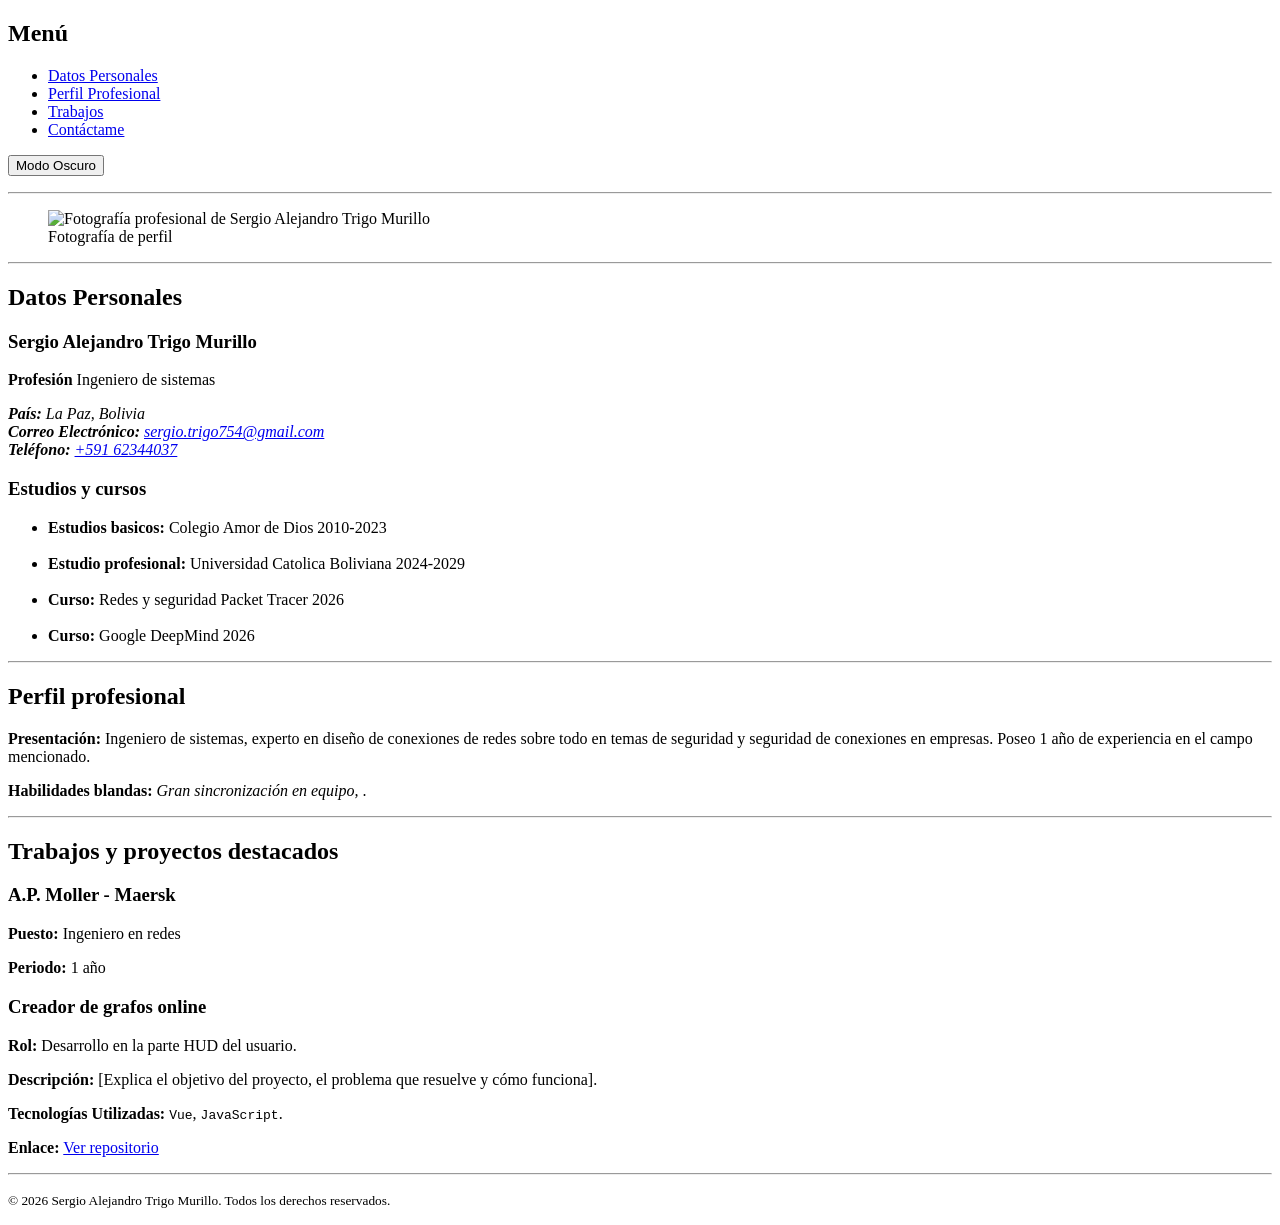
==== index.html @ a9c96987 "Add files via upload" ====
<!DOCTYPE html>
<html lang="es">

<head>
    <meta charset="UTF-8">
    <meta name="viewport" content="width=device-width, initial-scale=1.0">
    <meta name="description" content="Hoja de vida personal y portafolio profesional en HTML5 nativo.">
    <title>Examen - Hoja de Vida</title>
</head>

<body>

    <aside aria-label="Menú">
        <nav aria-label="Navegación principal">
            <h2>Menú</h2>
            <ul>
                <li><a href="#datos-personales">Datos Personales</a></li>
                <li><a href="#perfil-profesional">Perfil Profesional</a></li>
                <li><a href="#trabajos">Trabajos</a></li>
                <li><a href="contacto.html">Contáctame</a></li>
            </ul>
        </nav>

        <p>
            <button type="button" id="btn-modo-oscuro" aria-label="Alternar entre modo claro y modo oscuro" aria-pressed="false">
                Modo Oscuro
            </button>
        </p>
    </aside>

    <hr>

    <header role="banner">
        <figure>
            <img src="image/Foto.jpeg" alt="Fotografía profesional de Sergio Alejandro Trigo Murillo" width="180" height="180" loading="eager">
            <figcaption>Fotografía de perfil</figcaption>
        </figure>
    </header>

    <hr>

    <main id="main-content" role="main">

        <section id="datos-personales" aria-labelledby="datos-heading">
            <h2 id="datos-heading">Datos Personales</h2>
            <article>
                <h3>Sergio Alejandro Trigo Murillo</h3>
                <p><strong>Profesión</strong> Ingeniero de sistemas</p>
                <address>
                    <strong>País:</strong> La Paz, Bolivia<br>
                    <strong>Correo Electrónico:</strong> <a href="correo">sergio.trigo754@gmail.com</a><br>
                    <strong>Teléfono:</strong> <a href="telefono">+591 62344037</a>
                </address>
                
                <div>
                    <h1 id="info-estudios">Estudios y cursos</h1>
                    <nav>
                        <ul>
                            <li><strong>Estudios basicos:</strong> Colegio Amor de Dios 2010-2023</li><br>
                            <li><strong>Estudio profesional:</strong> Universidad Catolica Boliviana 2024-2029</li><br>
                            <li><strong>Curso:</strong> Redes y seguridad Packet Tracer 2026</li><br>
                            <li><strong>Curso:</strong> Google DeepMind 2026</li>
                        </ul>
                    </nav>

                </div>
            </article>
        </section>

        <hr>

        
        <section id="perfil-profesional" aria-labelledby="perfil-heading">
            <h2 id="perfil-heading">Perfil profesional</h2>
            <article>
                <p>
                    <strong>Presentación:</strong> 
                    Ingeniero de sistemas, experto en diseño de conexiones de redes sobre todo en temas de seguridad y seguridad de conexiones en empresas.
                    Poseo 1 año de experiencia en el campo mencionado.
                </p>
                <p>
                    <strong>Habilidades blandas:</strong> 
                    <em>Gran sincronización en equipo, </em>.
                </p>

            </article>
        </section>

        <hr>

        <section id="trabajos" aria-labelledby="trabajos-heading">
            <h2 id="trabajos-heading">Trabajos y proyectos destacados</h2>
            <article>
                <h3>A.P. Moller - Maersk</h3>
                <p><strong>Puesto:</strong> Ingeniero en redes</p>
                <p><strong>Periodo:</strong> 1 año</p>
            </article>

            <article>
                <h3>Creador de grafos online</h3>
                <p><strong>Rol:</strong> Desarrollo en la parte HUD del usuario.</p>
                <p><strong>Descripción:</strong> [Explica el objetivo del proyecto, el problema que resuelve y cómo funciona].</p>
                <p><strong>Tecnologías Utilizadas:</strong> <code>Vue</code>, <code>JavaScript</code>.</p>
                <p>
                    <strong>Enlace:</strong> 
                    <a href="https://github.com/Agares21/Proyecto-algoritmos" target="_blank" rel="noopener noreferrer">Ver repositorio</a>
                </p>
            </article>

        </section>

    </main>

    <hr>

    <footer role="contentinfo">
        <p><small>&copy; 2026 Sergio Alejandro Trigo Murillo. Todos los derechos reservados.</small></p>
    </footer>

</body>

</html>
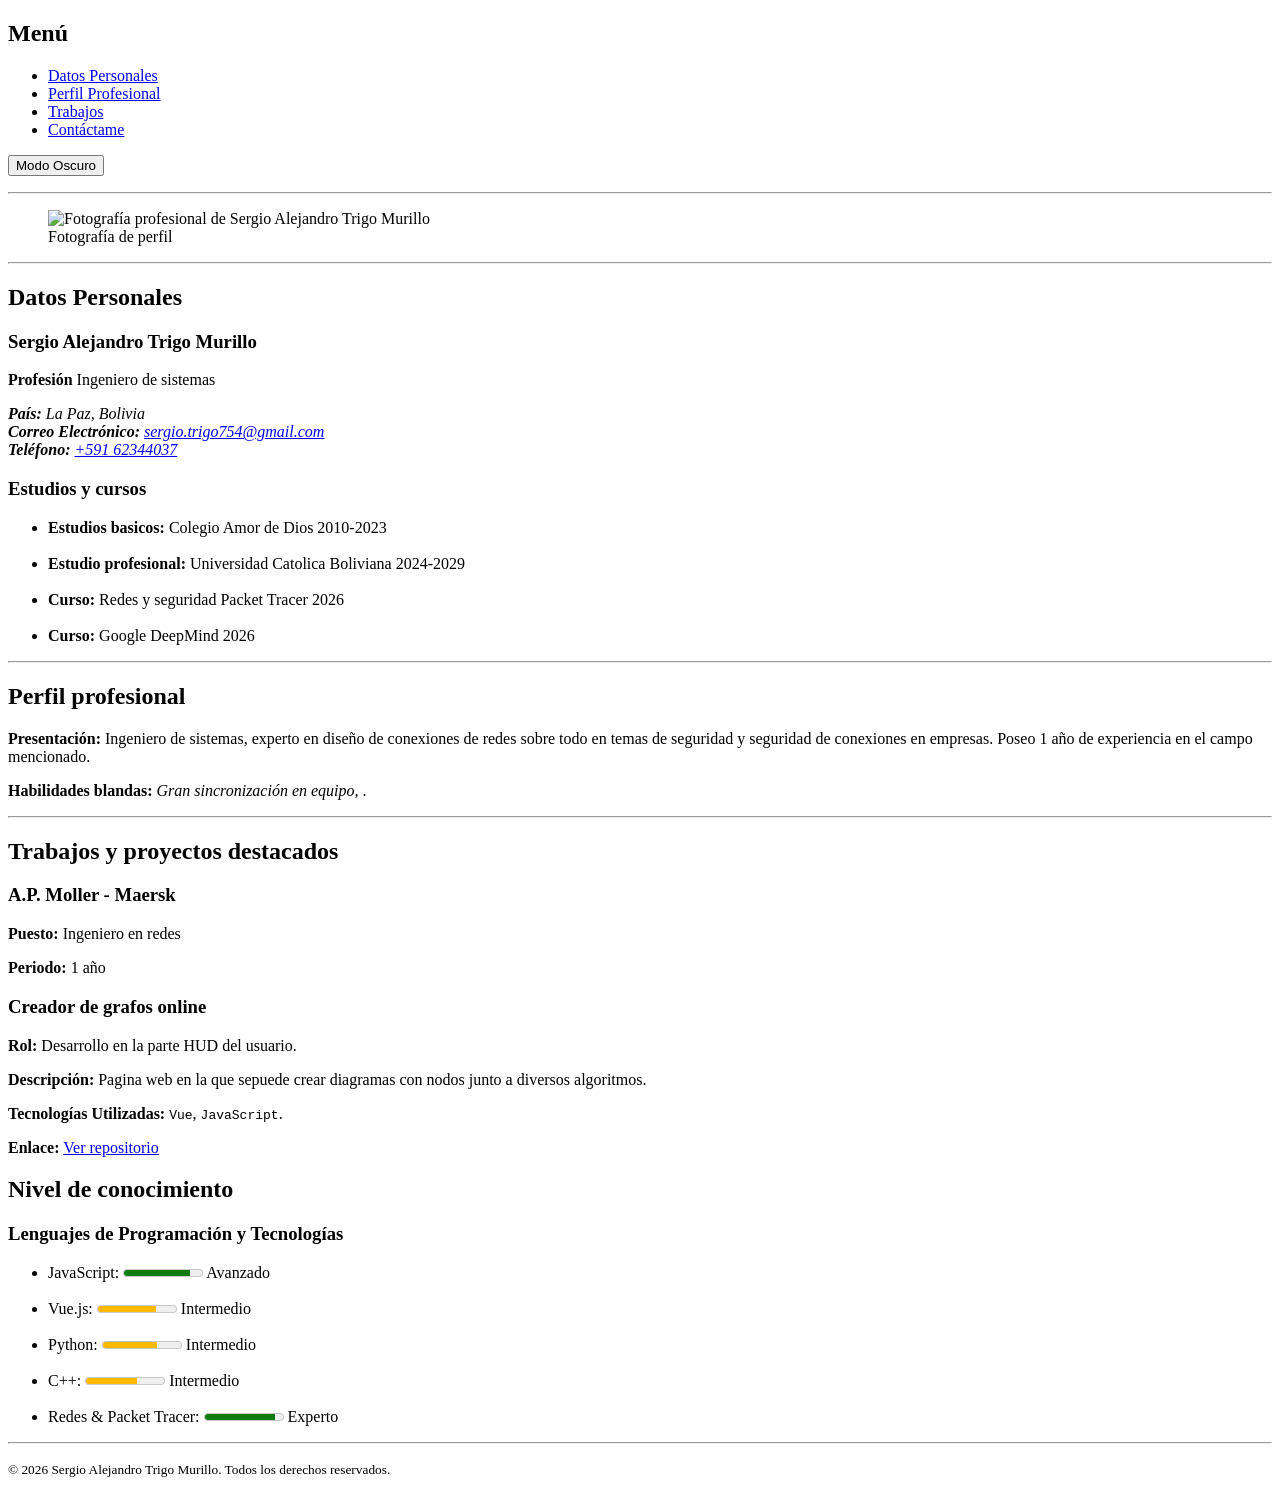
==== commit 4e6b1193: "Add files via upload" ====
--- a/index.html
+++ b/index.html
@@ -99,7 +99,7 @@
             <article>
                 <h3>Creador de grafos online</h3>
                 <p><strong>Rol:</strong> Desarrollo en la parte HUD del usuario.</p>
-                <p><strong>Descripción:</strong> [Explica el objetivo del proyecto, el problema que resuelve y cómo funciona].</p>
+                <p><strong>Descripción:</strong> Pagina web en la que sepuede crear diagramas con nodos junto a diversos algoritmos.</p>
                 <p><strong>Tecnologías Utilizadas:</strong> <code>Vue</code>, <code>JavaScript</code>.</p>
                 <p>
                     <strong>Enlace:</strong> 
@@ -109,6 +109,44 @@
 
         </section>
 
+        <section id="habilidades" aria-labelledby="habilidades-heading">
+            <h2 id="habilidades-heading">Nivel de conocimiento</h2>
+
+            <article>
+                <h3>Lenguajes de Programación y Tecnologías</h3>
+                <ul>
+                    <li>
+                        <label for="meter-js">JavaScript:</label>
+                        <meter id="meter-js" min="0" max="100" value="85" low="40" high="80" optimum="90" aria-label="Nivel de dominio en JavaScript">85%</meter>
+                        <span>Avanzado</span>
+                    </li>
+                    <br>
+                    <li>
+                        <label for="meter-vue">Vue.js:</label>
+                        <meter id="meter-vue" min="0" max="100" value="75" low="40" high="80" optimum="90" aria-label="Nivel de dominio en Vue.js">75%</meter>
+                        <span>Intermedio</span>
+                    </li>
+                    <br>
+                    <li>
+                        <label for="meter-python">Python:</label>
+                        <meter id="meter-python" min="0" max="100" value="70" low="40" high="80" optimum="90" aria-label="Nivel de dominio en Python">70%</meter>
+                        <span>Intermedio</span>
+                    </li>
+                    <br>
+                    <li>
+                        <label for="meter-cplus">C++:</label>
+                        <meter id="meter-cplus" min="0" max="100" value="65" low="40" high="80" optimum="90" aria-label="Nivel de dominio en C++">65%</meter>
+                        <span>Intermedio</span>
+                    </li>
+                    <br>
+                    <li>
+                        <label for="meter-redes">Redes & Packet Tracer:</label>
+                        <meter id="meter-redes" min="0" max="100" value="90" low="40" high="80" optimum="90" aria-label="Nivel de dominio en Redes y Packet Tracer">90%</meter>
+                        <span>Experto</span>
+                    </li>
+                </ul>
+            </article>
+        </section>
     </main>
 
     <hr>
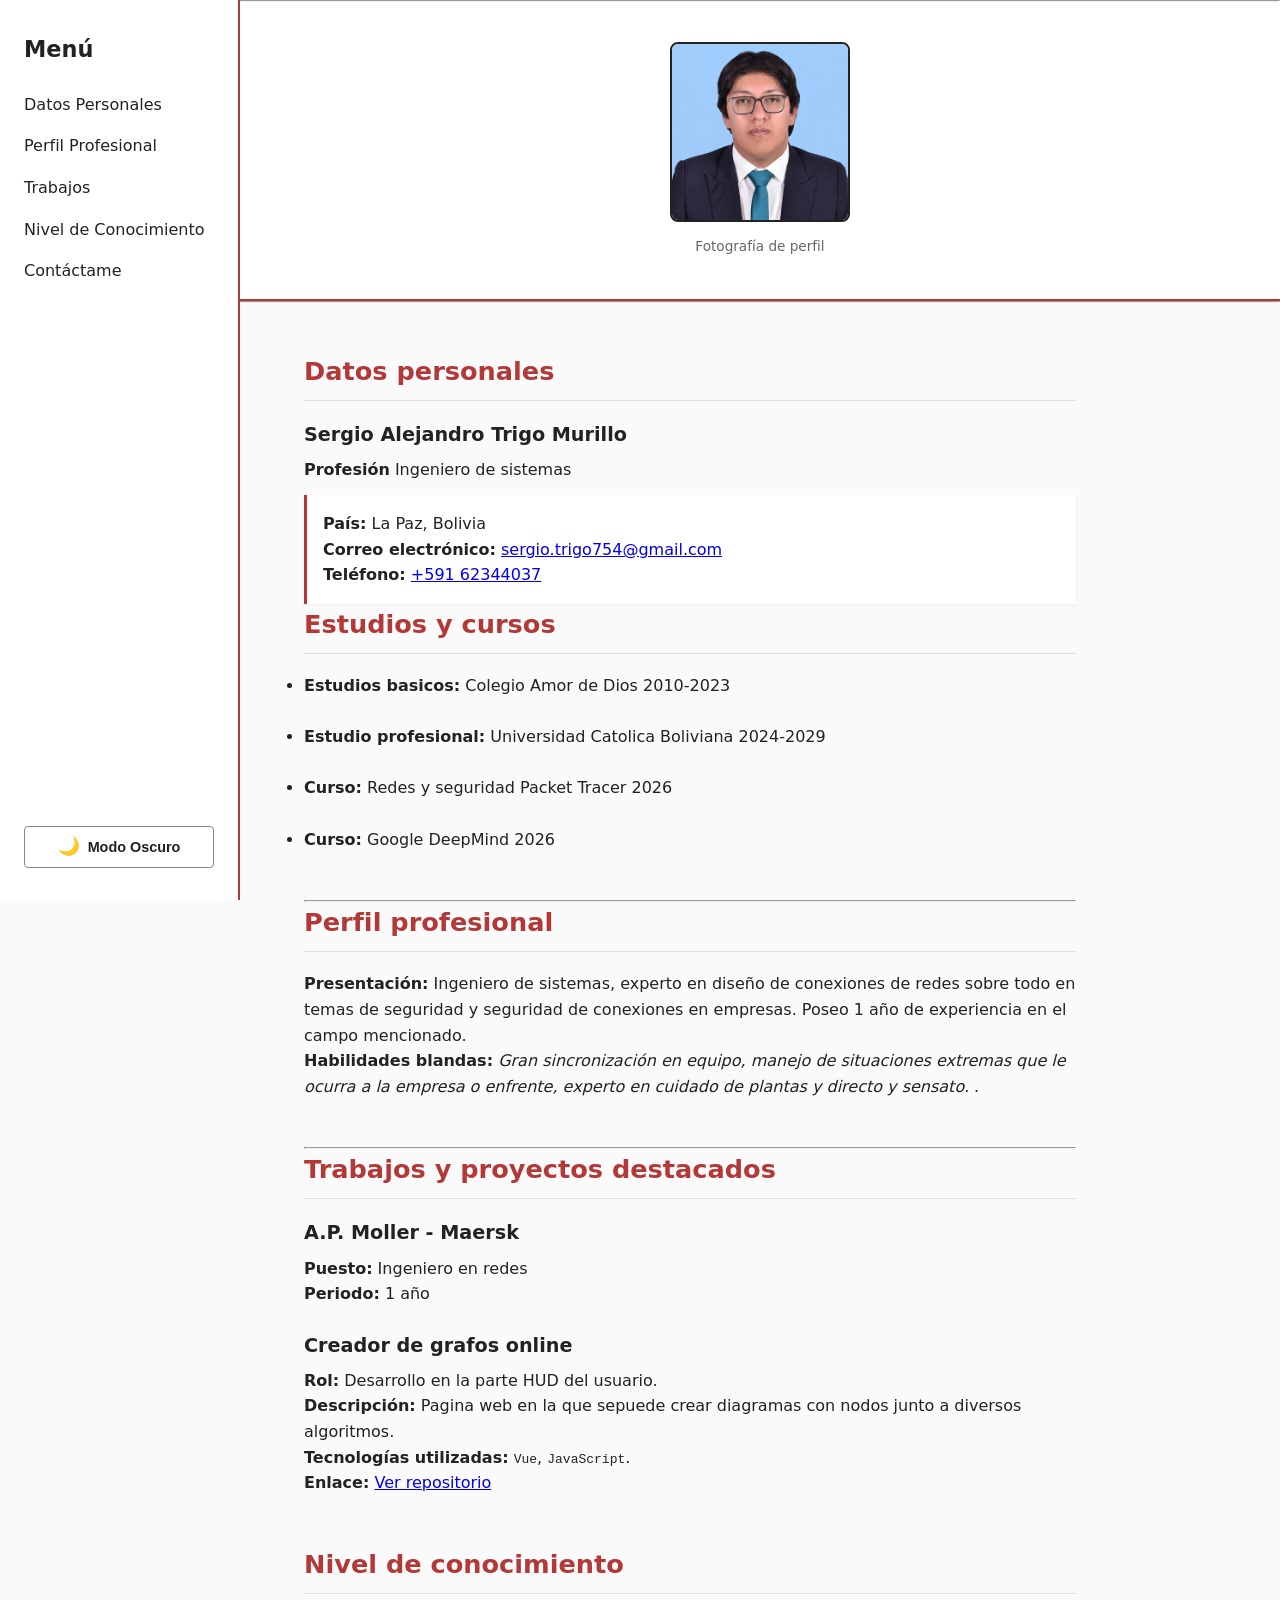
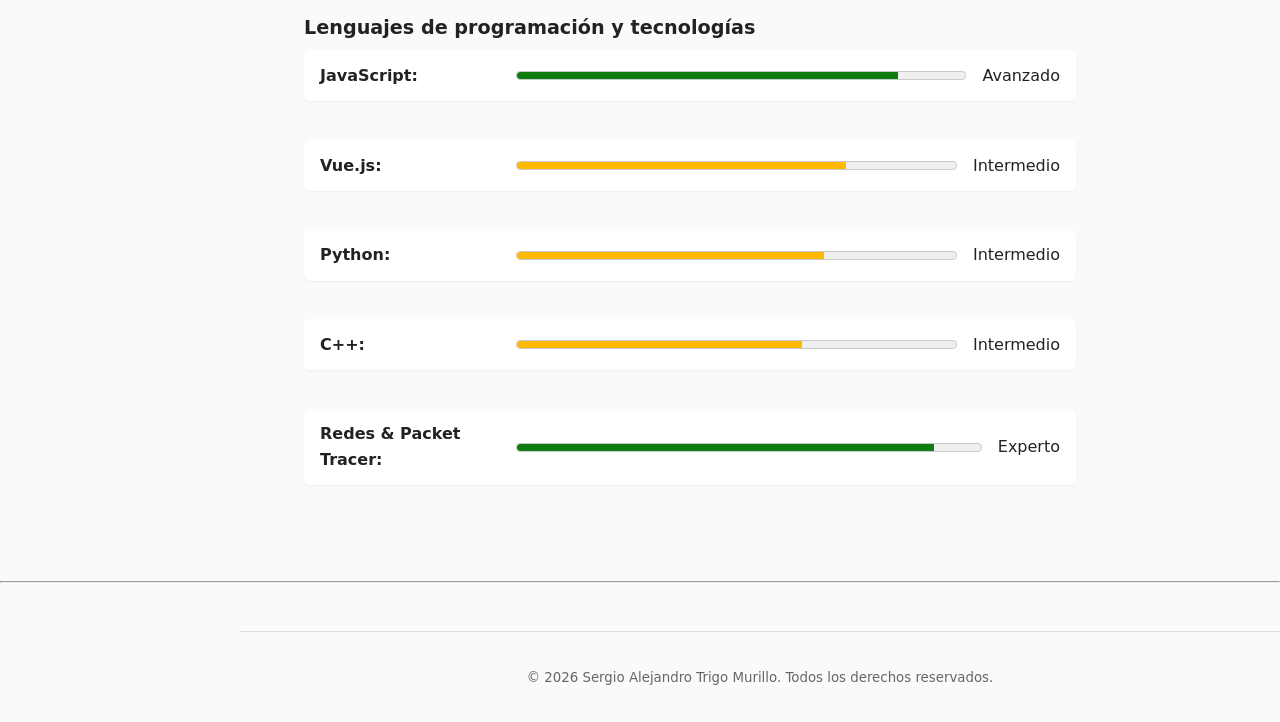
==== commit 489fe678: "Correcion de archivos" ====
--- a/index.html
+++ b/index.html
@@ -4,35 +4,40 @@
 <head>
     <meta charset="UTF-8">
     <meta name="viewport" content="width=device-width, initial-scale=1.0">
-    <meta name="description" content="Hoja de vida personal y portafolio profesional en HTML5 nativo.">
-    <title>Examen - Hoja de Vida</title>
+    <title>Examen - Hoja de vida</title>
+    <link rel="stylesheet" href="css/styles.css">
 </head>
 
 <body>
 
     <aside aria-label="Menú">
+    <input type="checkbox" id="menu-toggle" aria-label="Abrir menú de navegación">
+    <label for="menu-toggle" class="menu-btn" aria-hidden="true">&#9776; Menú</label>
+
+    <div class="sidebar-content">
         <nav aria-label="Navegación principal">
             <h2>Menú</h2>
             <ul>
                 <li><a href="#datos-personales">Datos Personales</a></li>
                 <li><a href="#perfil-profesional">Perfil Profesional</a></li>
                 <li><a href="#trabajos">Trabajos</a></li>
+                <li><a href="#habilidades">Nivel de Conocimiento</a></li>
                 <li><a href="contacto.html">Contáctame</a></li>
             </ul>
         </nav>
-
         <p>
-            <button type="button" id="btn-modo-oscuro" aria-label="Alternar entre modo claro y modo oscuro" aria-pressed="false">
-                Modo Oscuro
+            <button type="button" id="btn-modo-oscuro" class="theme-toggle-btn" aria-label="Alternar entre modo claro y modo oscuro" aria-pressed="false">
+                <span class="theme-icon">&#127769;</span> Modo Oscuro
             </button>
         </p>
-    </aside>
+    </div>
+</aside>
 
     <hr>
 
     <header role="banner">
         <figure>
-            <img src="image/Foto.jpeg" alt="Fotografía profesional de Sergio Alejandro Trigo Murillo" width="180" height="180" loading="eager">
+            <img src="assets/image/Foto.jpeg" alt="Fotografía profesional de Sergio Alejandro Trigo Murillo" width="180" height="180" loading="eager">
             <figcaption>Fotografía de perfil</figcaption>
         </figure>
     </header>
@@ -42,18 +47,18 @@
     <main id="main-content" role="main">
 
         <section id="datos-personales" aria-labelledby="datos-heading">
-            <h2 id="datos-heading">Datos Personales</h2>
+            <h2 id="datos-heading">Datos personales</h2>
             <article>
                 <h3>Sergio Alejandro Trigo Murillo</h3>
                 <p><strong>Profesión</strong> Ingeniero de sistemas</p>
                 <address>
-                    <strong>País:</strong> La Paz, Bolivia<br>
-                    <strong>Correo Electrónico:</strong> <a href="correo">sergio.trigo754@gmail.com</a><br>
-                    <strong>Teléfono:</strong> <a href="telefono">+591 62344037</a>
-                </address>
+                        <strong>País:</strong> La Paz, Bolivia<br>
+                        <strong>Correo electrónico:</strong> <a href="mailto:sergio.trigo754@gmail.com">sergio.trigo754@gmail.com</a><br>
+                        <strong>Teléfono:</strong> <a href="tel:+59162344037">+591 62344037</a>
+                    </address>
                 
                 <div>
-                    <h1 id="info-estudios">Estudios y cursos</h1>
+                    <h2 id="info-estudios">Estudios y cursos</h2>
                     <nav>
                         <ul>
                             <li><strong>Estudios basicos:</strong> Colegio Amor de Dios 2010-2023</li><br>
@@ -80,7 +85,7 @@
                 </p>
                 <p>
                     <strong>Habilidades blandas:</strong> 
-                    <em>Gran sincronización en equipo, </em>.
+                    <em>Gran sincronización en equipo, manejo de situaciones extremas que le ocurra a la empresa o enfrente, experto en cuidado de plantas y directo y sensato. </em>.
                 </p>
 
             </article>
@@ -100,7 +105,7 @@
                 <h3>Creador de grafos online</h3>
                 <p><strong>Rol:</strong> Desarrollo en la parte HUD del usuario.</p>
                 <p><strong>Descripción:</strong> Pagina web en la que sepuede crear diagramas con nodos junto a diversos algoritmos.</p>
-                <p><strong>Tecnologías Utilizadas:</strong> <code>Vue</code>, <code>JavaScript</code>.</p>
+                <p><strong>Tecnologías utilizadas:</strong> <code>Vue</code>, <code>JavaScript</code>.</p>
                 <p>
                     <strong>Enlace:</strong> 
                     <a href="https://github.com/Agares21/Proyecto-algoritmos" target="_blank" rel="noopener noreferrer">Ver repositorio</a>
@@ -113,7 +118,7 @@
             <h2 id="habilidades-heading">Nivel de conocimiento</h2>
 
             <article>
-                <h3>Lenguajes de Programación y Tecnologías</h3>
+                <h3>Lenguajes de programación y tecnologías</h3>
                 <ul>
                     <li>
                         <label for="meter-js">JavaScript:</label>
@@ -154,7 +159,7 @@
     <footer role="contentinfo">
         <p><small>&copy; 2026 Sergio Alejandro Trigo Murillo. Todos los derechos reservados.</small></p>
     </footer>
-
+<script src="js/theme.js"></script>
 </body>
 
 </html>
--- a/css/styles.css
+++ b/css/styles.css
@@ -0,0 +1,589 @@
+:root {
+    --color-primario: #b33939;        
+    --color-primario-hover: #8e2b2b;  
+    --color-fondo-pagina: #fafafa;    
+    --color-fondo-tarjeta: #ffffff;   
+    --color-texto: #222222;           
+    --color-texto-secundario: #666666; 
+    --color-borde: #dddddd;           
+    --color-borde-oscuro: #888888;    
+    --color-hover: #eeeeee;           
+    --color-sombra: rgba(0, 0, 0, 0.05);
+    --color-sombra-fuerte: rgba(0, 0, 0, 0.15);
+    --color-sombra-hover: rgba(0, 0, 0, 0.2);  
+    --color-focus-outline: rgba(179, 57, 57, 0.15);
+    --color-sombra-submit: rgba(179, 57, 57, 0.25);
+}
+
+body.dark-theme {
+    --color-primario: #e55050;        
+    --color-primario-hover: #ff6b6b;  
+    --color-fondo-pagina: #121212;    
+    --color-fondo-tarjeta: #1e1e1e;   
+    --color-texto: #f1f1f1;           
+    --color-texto-secundario: #a0a0a0; 
+    --color-borde: #2e2e2e;           
+    --color-borde-oscuro: #555555;    
+    --color-hover: #292929;           
+    --color-sombra: rgba(0, 0, 0, 0.35);
+    --color-sombra-fuerte: rgba(0, 0, 0, 0.6);
+    --color-sombra-hover: rgba(0, 0, 0, 0.5);  
+    --color-focus-outline: rgba(229, 80, 80, 0.3);
+    --color-sombra-submit: rgba(229, 80, 80, 0.35);
+}
+
+* {
+    box-sizing: border-box;
+    margin: 0;
+    padding: 0;
+}
+
+body {
+    font-family: system-ui, -apple-system, BlinkMacSystemFont, 'Segoe UI', Roboto, sans-serif;
+    color: var(--color-texto);
+    background-color: var(--color-fondo-pagina);
+    line-height: 1.6;
+    transition: background-color 0.3s ease, color 0.3s ease;
+}
+
+
+.theme-toggle-btn {
+    display: inline-flex;
+    align-items: center;
+    justify-content: center;
+    gap: 0.5rem;
+    padding: 0.6rem 1.2rem;
+    background-color: var(--color-fondo-tarjeta);
+    border: 2px solid var(--color-primario);
+    color: var(--color-texto);
+    border-radius: 25px;
+    font-size: 0.9rem;
+    font-weight: 600;
+    cursor: pointer;
+    box-sizing: border-box;
+    transition: transform 0.2s cubic-bezier(0.34, 1.56, 0.64, 1), 
+                background-color 0.3s ease, 
+                border-color 0.3s ease, 
+                color 0.3s ease,
+                box-shadow 0.2s ease;
+}
+
+.theme-toggle-btn:hover {
+    background-color: var(--color-hover);
+    transform: scale(1.04);
+}
+
+.theme-toggle-btn:active {
+    transform: scale(0.95);
+}
+
+
+body.dark-theme .theme-toggle-btn {
+    border-color: #f1c40f; 
+    box-shadow: 0 0 10px rgba(241, 196, 15, 0.25);
+}
+
+@keyframes rotarIcono {
+    0% { transform: rotate(0deg) scale(0.7); }
+    70% { transform: rotate(180deg) scale(1.15); }
+    100% { transform: rotate(360deg) scale(1); }
+}
+
+.theme-toggle-btn .theme-icon {
+    display: inline-block;
+    font-size: 1.1rem;
+    animation: rotarIcono 0.45s ease-out;
+}
+
+.skip-link {
+    position: absolute;
+    top: -40px;
+    left: 0;
+    background: var(--color-texto);
+    color: var(--color-fondo-tarjeta);
+    padding: 8px;
+    z-index: 1000;
+}
+
+.skip-link:focus {
+    top: 0;
+}
+
+@media (min-width: 769px) {
+    aside[aria-label="Menú"] {
+        position: fixed;
+        top: 0;
+        left: 0;
+        width: 240px;
+        height: 100vh;
+        border-right: 2px solid var(--color-primario);
+        padding: 2rem 1.5rem;
+        background-color: var(--color-fondo-tarjeta);
+        display: flex;
+        flex-direction: column;
+        justify-content: space-between;
+        z-index: 100;
+    }
+
+    #menu-toggle,
+    .menu-btn {
+        display: none;
+    }
+
+    .sidebar-content {
+        height: 100%;
+        display: flex;
+        flex-direction: column;
+        justify-content: space-between;
+    }
+
+    body:has(aside[aria-label="Menú"]) header[role="banner"] {
+        margin-left: 240px;
+        border-bottom: 2px solid var(--color-primario);
+        padding: 2.5rem 0;
+        background-color: var(--color-fondo-tarjeta);
+        text-align: center;
+    }
+
+    body:has(aside[aria-label="Menú"]) main {
+        margin-left: 240px;
+        padding: 3rem 4rem;
+        max-width: 900px;
+    }
+
+    body:has(aside[aria-label="Menú"]) footer {
+        margin-left: 240px;
+        padding: 2rem;
+        border-top: 1px solid var(--color-borde);
+        text-align: center;
+    }
+}
+
+aside[aria-label="Menú"] h2 {
+    font-size: 1.4rem;
+    margin-bottom: 1.5rem;
+    color: var(--color-texto);
+}
+
+aside[aria-label="Menú"] ul {
+    list-style: none;
+}
+
+aside[aria-label="Menú"] ul li {
+    margin-bottom: 1rem;
+}
+
+aside[aria-label="Menú"] ul li a {
+    text-decoration: none;
+    color: var(--color-texto);
+    font-weight: 500;
+    transition: color 0.2s ease;
+}
+
+aside[aria-label="Menú"] ul li a:hover,
+aside[aria-label="Menú"] ul li a:focus {
+    color: var(--color-primario);
+    text-decoration: underline;
+}
+
+#btn-modo-oscuro {
+    width: 100%;
+    padding: 0.6rem 1rem;
+    background-color: var(--color-fondo-tarjeta);
+    border: 1px solid var(--color-borde-oscuro);
+    border-radius: 4px;
+    cursor: pointer;
+    font-size: 0.9rem;
+    font-weight: 600;
+    color: var(--color-texto);
+}
+
+#btn-modo-oscuro:hover {
+    background-color: var(--color-hover);
+}
+
+body:has(aside[aria-label="Menú"]) header figure {
+    display: inline-block;
+}
+
+body:has(aside[aria-label="Menú"]) header img {
+    border-radius: 8px;
+    border: 2px solid var(--color-texto);
+    object-fit: cover;
+}
+
+body:has(aside[aria-label="Menú"]) header figcaption {
+    font-size: 0.85rem;
+    color: var(--color-texto-secundario);
+    margin-top: 0.4rem;
+}
+
+section {
+    margin-bottom: 3rem;
+}
+
+section h2 {
+    font-size: 1.6rem;
+    color: var(--color-primario);
+    border-bottom: 1px solid var(--color-borde);
+    padding-bottom: 0.5rem;
+    margin-bottom: 1.2rem;
+}
+
+article {
+    margin-bottom: 1.5rem;
+}
+
+article h3 {
+    font-size: 1.2rem;
+    margin-bottom: 0.4rem;
+    color: var(--color-texto);
+}
+
+address {
+    font-style: normal;
+    background-color: var(--color-fondo-tarjeta);
+    padding: 1rem;
+    border-left: 3px solid var(--color-primario);
+    margin-top: 0.8rem;
+    box-shadow: 0 1px 3px var(--color-sombra);
+}
+
+#habilidades ul {
+    list-style: none;
+}
+
+#habilidades li {
+    background-color: var(--color-fondo-tarjeta);
+    padding: 0.8rem 1rem;
+    border-radius: 6px;
+    margin-bottom: 0.8rem;
+    display: flex;
+    align-items: center;
+    gap: 1rem;
+    box-shadow: 0 1px 2px var(--color-sombra);
+}
+
+#habilidades label {
+    width: 180px;
+    font-weight: 600;
+}
+
+meter {
+    flex-grow: 1;
+    height: 18px;
+}
+
+@media (max-width: 768px) {
+    .menu-btn {
+        display: block;
+        position: fixed;
+        top: 1rem;
+        left: 1rem;
+        background-color: var(--color-primario);
+        color: var(--color-fondo-tarjeta);
+        padding: 0.5rem 0.9rem;
+        border-radius: 4px;
+        cursor: pointer;
+        font-weight: bold;
+        z-index: 1001;
+        box-shadow: 0 2px 5px var(--color-sombra-hover);
+    }
+
+    #menu-toggle {
+        display: none;
+    }
+
+    aside[aria-label="Menú"] {
+        position: fixed;
+        top: 0;
+        left: -260px;
+        width: 250px;
+        height: 100vh;
+        background-color: var(--color-fondo-tarjeta);
+        border-right: 2px solid var(--color-primario);
+        padding: 4.5rem 1.5rem 2rem 1.5rem;
+        transition: left 0.3s ease;
+        z-index: 1000;
+        box-shadow: 2px 0 10px var(--color-sombra-fuerte);
+    }
+
+    #menu-toggle:checked ~ .sidebar-content,
+    #menu-toggle:checked + .menu-btn + .sidebar-content {
+        display: flex;
+        flex-direction: column;
+        justify-content: space-between;
+        height: 100%;
+    }
+
+    #menu-toggle:checked ~ aside,
+    aside:has(#menu-toggle:checked) {
+        left: 0;
+    }
+
+    body:has(aside[aria-label="Menú"]) header[role="banner"] {
+        padding-top: 4.5rem;
+        text-align: center;
+        border-bottom: 2px solid var(--color-primario);
+        padding-bottom: 1.5rem;
+    }
+
+    body:has(aside[aria-label="Menú"]) main {
+        padding: 2rem 1.2rem;
+    }
+
+    #habilidades li {
+        flex-direction: column;
+        align-items: flex-start;
+        gap: 0.4rem;
+    }
+
+    #habilidades label {
+        width: 100%;
+    }
+
+    meter {
+        width: 100%;
+    }
+}
+
+
+.top-nav-container {
+    background-color: var(--color-fondo-tarjeta);
+    padding: 1.2rem 2rem;
+    display: flex;
+    justify-content: center;
+    align-items: center;
+    position: sticky;
+    top: 0;
+    z-index: 100;
+    border: none;
+}
+
+.nav-toggle,
+.nav-toggle-btn {
+    display: none;
+}
+
+.nav-links {
+    list-style: none;
+    display: flex;
+    flex-wrap: wrap;
+    justify-content: center;
+    gap: 1.2rem;
+}
+
+.btn-nav {
+    display: inline-block;
+    padding: 0.6rem 1.3rem;
+    color: var(--color-texto);
+    background-color: var(--color-fondo-tarjeta);
+    border: 1px solid var(--color-borde);
+    border-radius: 25px;
+    text-decoration: none;
+    font-weight: 500;
+    font-size: 0.95rem;
+    box-sizing: border-box;
+    transition: all 0.25s ease-in-out;
+}
+
+.btn-nav:hover,
+.btn-nav:focus {
+    color: var(--color-fondo-tarjeta);
+    background-color: var(--color-primario);
+    border-color: var(--color-primario);
+    transform: translateY(-2px);
+    box-shadow: 0 4px 8px var(--color-sombra);
+}
+
+.separator-line {
+    display: block; 
+    border: none;
+    height: 2px;
+    background-color: var(--color-primario);
+    margin: 0;
+}
+
+.main-contacto {
+    max-width: 750px;
+    margin: 3rem auto;
+    padding: 0 1.5rem;
+    box-sizing: border-box;
+}
+
+.title-contacto {
+    font-size: 2.2rem;
+    color: var(--color-primario);
+    text-align: center;
+    margin-bottom: 2rem;
+    font-weight: 700;
+}
+
+.contact-form fieldset {
+    border: 1px solid var(--color-borde);
+    border-radius: 12px;
+    padding: 2rem;
+    background-color: var(--color-fondo-tarjeta);
+    box-shadow: 0 4px 16px var(--color-sombra);
+    box-sizing: border-box;
+}
+
+.contact-form legend {
+    padding: 0 0.8rem;
+    font-size: 1.1rem;
+    color: var(--color-texto);
+}
+
+.form-group {
+    margin-bottom: 1.4rem;
+}
+
+.form-group label {
+    display: block;
+    font-weight: 600;
+    margin-bottom: 0.4rem;
+}
+
+.form-group input,
+.form-group select,
+.form-group textarea {
+    width: 100%;
+    padding: 0.75rem 1rem;
+    border: 1px solid var(--color-borde);
+    border-radius: 8px;
+    font-family: inherit;
+    font-size: 0.95rem;
+    box-sizing: border-box;
+    background-color: var(--color-fondo-tarjeta);
+    color: var(--color-texto);
+    transition: border-color 0.2s ease, box-shadow 0.2s ease;
+}
+
+.form-group input:focus,
+.form-group select:focus,
+.form-group textarea:focus {
+    outline: none;
+    border-color: var(--color-primario);
+    box-shadow: 0 0 0 3px var(--color-focus-outline);
+}
+
+.form-group small {
+    display: block;
+    color: var(--color-texto-secundario);
+    font-size: 0.82rem;
+    margin-top: 0.35rem;
+}
+
+.form-group-checkbox {
+    margin-top: 1rem;
+    display: flex;
+    align-items: center;
+    gap: 0.6rem;
+}
+
+.form-group-checkbox input[type="checkbox"] {
+    width: 18px;
+    height: 18px;
+    accent-color: var(--color-primario);
+    cursor: pointer;
+}
+
+.buttons-container {
+    margin-top: 1.8rem;
+    display: flex;
+    gap: 1rem;
+    justify-content: flex-end;
+}
+
+.btn-action {
+    padding: 0.8rem 1.8rem;
+    font-size: 0.95rem;
+    border-radius: 25px;
+    cursor: pointer;
+    box-sizing: border-box;
+    transition: all 0.2s ease-in-out;
+}
+
+.btn-submit {
+    background-color: var(--color-primario);
+    color: var(--color-fondo-tarjeta);
+    border: 1px solid var(--color-primario);
+}
+
+.btn-submit:hover {
+    background-color: var(--color-primario-hover);
+    border-color: var(--color-primario-hover);
+    transform: translateY(-1px);
+    box-shadow: 0 4px 10px var(--color-sombra-submit);
+}
+
+.btn-reset {
+    background-color: transparent;
+    color: var(--color-texto-secundario);
+    border: 1px solid var(--color-borde);
+}
+
+.btn-reset:hover {
+    background-color: var(--color-hover);
+    color: var(--color-texto);
+}
+
+footer {
+    text-align: center;
+    padding: 2rem 1rem;
+    color: var(--color-texto-secundario);
+    border-top: 1px solid var(--color-borde);
+    margin-top: 3rem;
+}
+
+@media (max-width: 768px) {
+    .top-nav-container {
+        flex-direction: column;
+        align-items: stretch;
+        padding: 0.8rem 1.2rem;
+    }
+
+    .nav-toggle-btn {
+        display: block;
+        background-color: var(--color-primario);
+        color: var(--color-fondo-tarjeta);
+        padding: 0.6rem 1.2rem;
+        border-radius: 25px;
+        text-align: center;
+        font-weight: 600;
+        cursor: pointer;
+        user-select: none;
+        box-sizing: border-box;
+    }
+
+    .nav-links {
+        display: none;
+        flex-direction: column;
+        width: 100%;
+        margin-top: 1rem;
+        gap: 0.6rem;
+    }
+
+    .nav-toggle:checked ~ nav .nav-links {
+        display: flex;
+    }
+
+    .btn-nav {
+        display: block;
+        text-align: center;
+        width: 100%;
+    }
+
+    .contact-form fieldset {
+        padding: 1.2rem;
+    }
+
+    .buttons-container {
+        flex-direction: column;
+    }
+
+    .btn-action {
+        width: 100%;
+        text-align: center;
+    }
+}
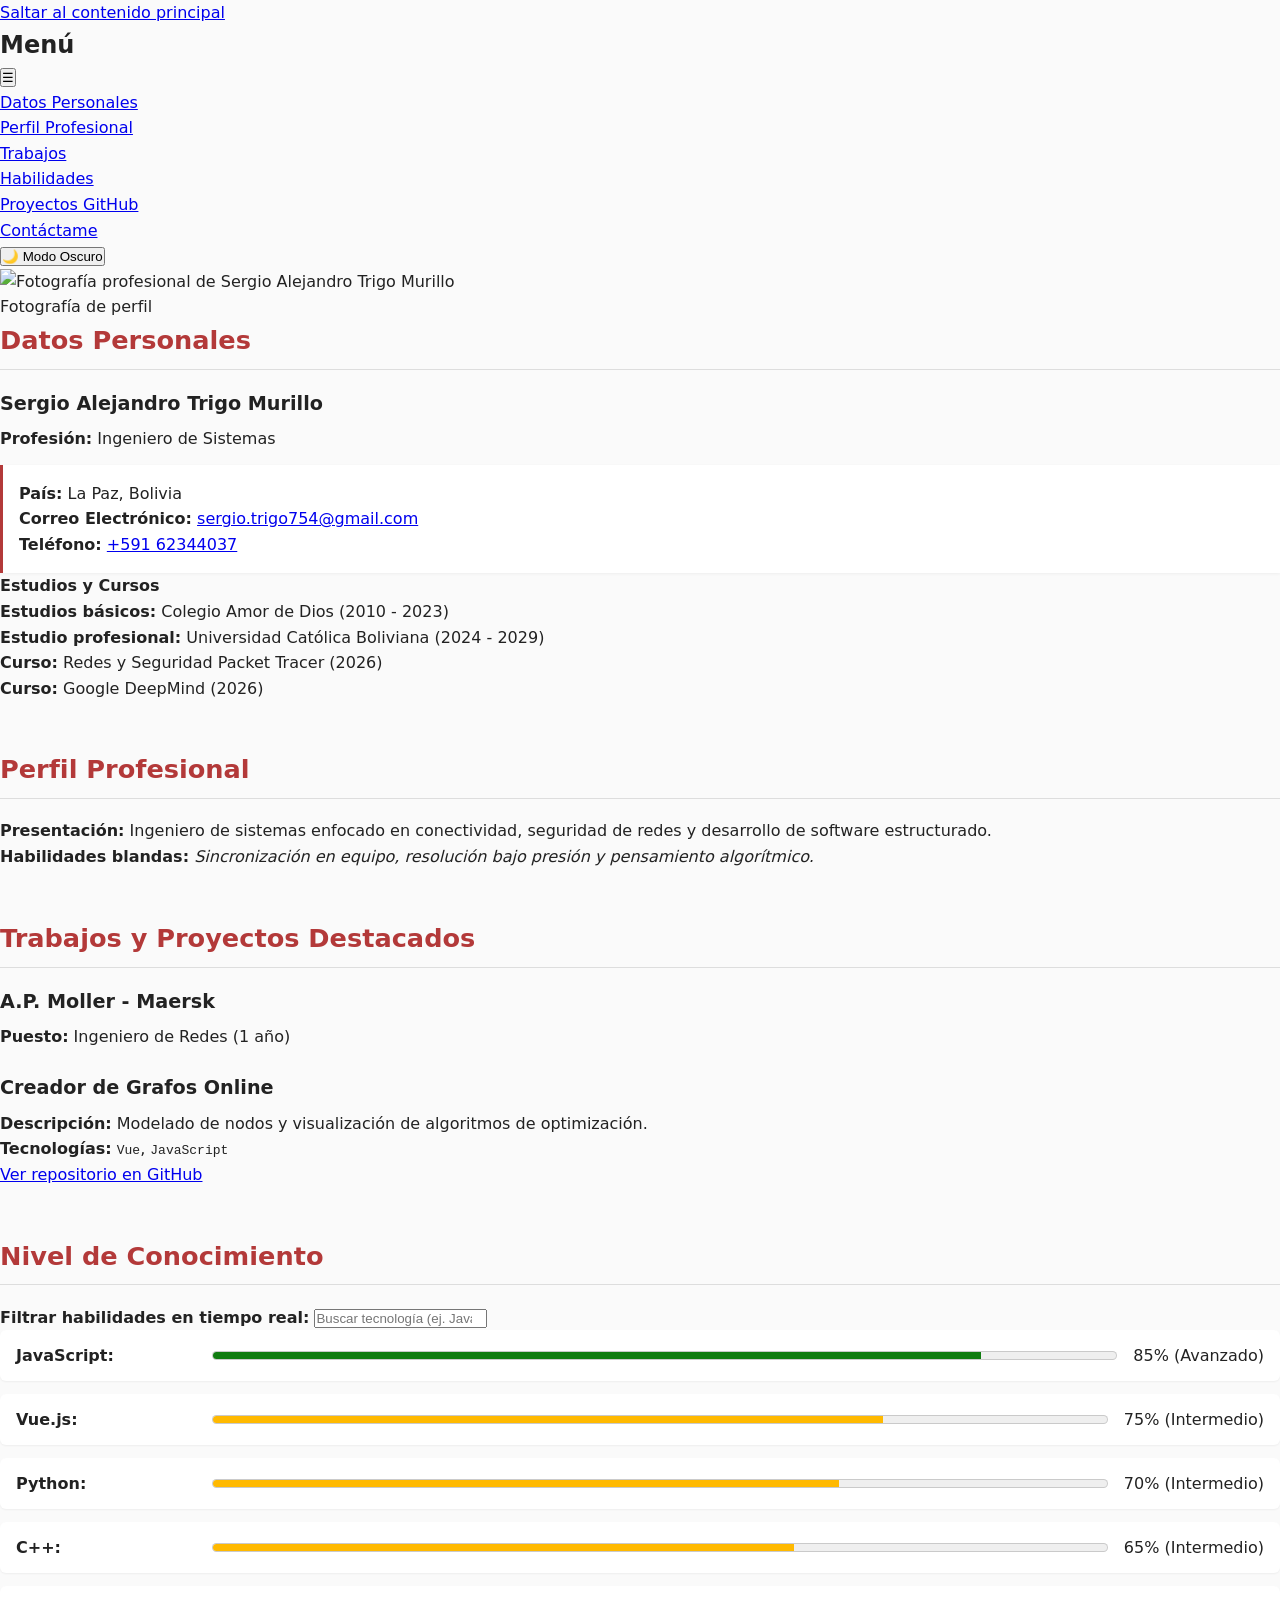
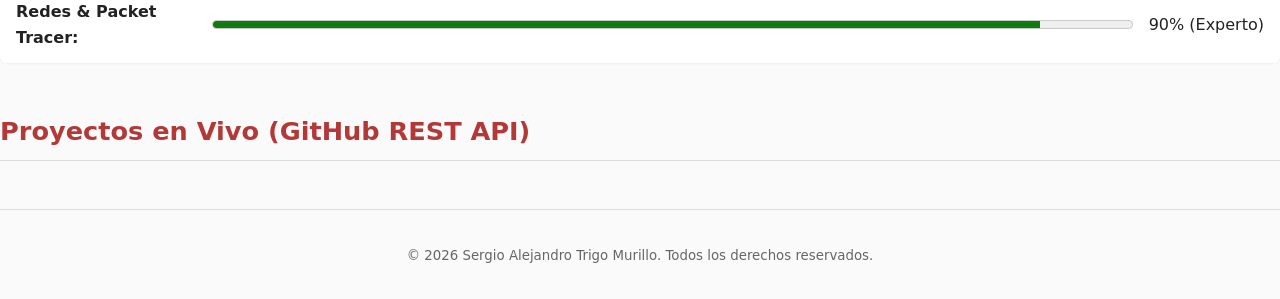
==== commit a1baa5cc: "Cambios al index para el formato nuevo se sigue trabajando para que el css sea ya compatible con los" ====
--- a/index.html
+++ b/index.html
@@ -4,162 +4,152 @@
 <head>
     <meta charset="UTF-8">
     <meta name="viewport" content="width=device-width, initial-scale=1.0">
-    <title>Examen - Hoja de vida</title>
+    <meta name="description" content="Hoja de vida personal y portafolio profesional en HTML5 nativo y CSS3 moderno.">
+    <title>Examen 2 Tecno Web</title>
     <link rel="stylesheet" href="css/styles.css">
 </head>
 
 <body>
 
-    <aside aria-label="Menú">
-    <input type="checkbox" id="menu-toggle" aria-label="Abrir menú de navegación">
-    <label for="menu-toggle" class="menu-btn" aria-hidden="true">&#9776; Menú</label>
+    <a href="#contenido_principal" class="skip_link">Saltar al contenido principal</a>
 
-    <div class="sidebar-content">
-        <nav aria-label="Navegación principal">
-            <h2>Menú</h2>
-            <ul>
-                <li><a href="#datos-personales">Datos Personales</a></li>
-                <li><a href="#perfil-profesional">Perfil Profesional</a></li>
-                <li><a href="#trabajos">Trabajos</a></li>
-                <li><a href="#habilidades">Nivel de Conocimiento</a></li>
-                <li><a href="contacto.html">Contáctame</a></li>
-            </ul>
-        </nav>
-        <p>
-            <button type="button" id="btn-modo-oscuro" class="theme-toggle-btn" aria-label="Alternar entre modo claro y modo oscuro" aria-pressed="false">
-                <span class="theme-icon">&#127769;</span> Modo Oscuro
-            </button>
-        </p>
+    <div class="layout_wrapper">
+        <aside aria-label="Menú principal de navegación" class="sidebar">
+            <div class="sidebar_header">
+                <h2>Menú</h2>
+                <button type="button" id="btn_menu_toggle" class="menu_toggle_btn" aria-label="Abrir menú de navegación" aria-expanded="false" aria-controls="nav_menu">
+                    <span class="hamburger_icon" aria-hidden="true">&#9776;</span>
+                </button>
+            </div>
+
+            <nav id="nav_menu" class="nav_menu" aria-label="Navegación principal">
+                <ul class="nav_list">
+                    <li><a href="#datos_personales" class="nav_link">Datos Personales</a></li>
+                    <li><a href="#perfil_profesional" class="nav_link">Perfil Profesional</a></li>
+                    <li><a href="#trabajos" class="nav_link">Trabajos</a></li>
+                    <li><a href="#habilidades" class="nav_link">Habilidades</a></li>
+                    <li><a href="#repositorios_github" class="nav_link">Proyectos GitHub</a></li>
+                    <li><a href="contacto.html" class="nav_link">Contáctame</a></li>
+                </ul>
+            </nav>
+
+            <p class="theme_wrapper">
+                <button type="button" id="btn_modo_oscuro" class="theme_toggle_btn" aria-label="Alternar entre modo claro y modo oscuro" aria-pressed="false">
+                    <span class="theme_icon">&#127769;</span> Modo Oscuro
+                </button>
+            </p>
+        </aside>
+        <div class="content_area">
+            <header role="banner" class="main_header">
+                <figure class="profile_figure">
+                    <img src="image/Foto.jpeg" alt="Fotografía profesional de Sergio Alejandro Trigo Murillo" width="180" height="180" loading="eager">
+                    <figcaption>Fotografía de perfil</figcaption>
+                </figure>
+            </header>
+
+            <main id="contenido_principal" role="main">
+                <section id="datos_personales" aria-labelledby="datos_heading" class="section_block">
+                    <h2 id="datos_heading">Datos Personales</h2>
+                    <article class="card_item">
+                        <h3>Sergio Alejandro Trigo Murillo</h3>
+                        <p><strong>Profesión:</strong> Ingeniero de Sistemas</p>
+                        <address>
+                            <strong>País:</strong> La Paz, Bolivia<br>
+                            <strong>Correo Electrónico:</strong> <a href="mailto:sergio.trigo754@gmail.com">sergio.trigo754@gmail.com</a><br>
+                            <strong>Teléfono:</strong> <a href="tel:+59162344037">+591 62344037</a>
+                        </address>
+
+                        <section id="info_estudios" aria-label="Historial académico">
+                            <h4>Estudios y Cursos</h4>
+                            <ul class="studies_list">
+                                <li><strong>Estudios básicos:</strong> Colegio Amor de Dios (2010 - 2023)</li>
+                                <li><strong>Estudio profesional:</strong> Universidad Católica Boliviana (2024 - 2029)</li>
+                                <li><strong>Curso:</strong> Redes y Seguridad Packet Tracer (2026)</li>
+                                <li><strong>Curso:</strong> Google DeepMind (2026)</li>
+                            </ul>
+                        </section>
+                    </article>
+                </section>
+
+                <section id="perfil_profesional" aria-labelledby="perfil_heading" class="section_block">
+                    <h2 id="perfil_heading">Perfil Profesional</h2>
+                    <article class="card_item">
+                        <p>
+                            <strong>Presentación:</strong> Ingeniero de sistemas enfocado en conectividad, seguridad de redes y desarrollo de software estructurado.
+                        </p>
+                        <p>
+                            <strong>Habilidades blandas:</strong> <em>Sincronización en equipo, resolución bajo presión y pensamiento algorítmico.</em>
+                        </p>
+                    </article>
+                </section>
+
+                <section id="trabajos" aria-labelledby="trabajos_heading" class="section_block">
+                    <h2 id="trabajos_heading">Trabajos y Proyectos Destacados</h2>
+                    <article class="card_item">
+                        <h3>A.P. Moller - Maersk</h3>
+                        <p><strong>Puesto:</strong> Ingeniero de Redes (1 año)</p>
+                    </article>
+
+                    <article class="card_item">
+                        <h3>Creador de Grafos Online</h3>
+                        <p><strong>Descripción:</strong> Modelado de nodos y visualización de algoritmos de optimización.</p>
+                        <p><strong>Tecnologías:</strong> <code>Vue</code>, <code>JavaScript</code></p>
+                        <p><a href="https://github.com/Agares21/Proyecto-algoritmos" target="_blank" rel="noopener noreferrer">Ver repositorio en GitHub</a></p>
+                    </article>
+                </section>
+                <section id="habilidades" aria-labelledby="habilidades_heading" class="section_block">
+                    <h2 id="habilidades_heading">Nivel de Conocimiento</h2>
+                    <div class="search_wrapper">
+                        <label for="input_buscador">Filtrar habilidades en tiempo real:</label>
+                        <input type="search" id="input_buscador" placeholder="Buscar tecnología (ej. Java, Vue, Python)..." aria-label="Filtrar tecnologías">
+                    </div>
+                    <ul id="skills_container" class="skills_list" aria-live="polite">
+                        <li data-skill="JavaScript">
+                            <label for="meter_js">JavaScript:</label>
+                            <meter id="meter_js" min="0" max="100" value="85" low="40" high="80" optimum="90">85%</meter>
+                            <span>85% (Avanzado)</span>
+                        </li>
+                        <li data-skill="Vue.js">
+                            <label for="meter_vue">Vue.js:</label>
+                            <meter id="meter_vue" min="0" max="100" value="75" low="40" high="80" optimum="90">75%</meter>
+                            <span>75% (Intermedio)</span>
+                        </li>
+                        <li data-skill="Python">
+                            <label for="meter_python">Python:</label>
+                            <meter id="meter_python" min="0" max="100" value="70" low="40" high="80" optimum="90">70%</meter>
+                            <span>70% (Intermedio)</span>
+                        </li>
+                        <li data-skill="C++">
+                            <label for="meter_cplus">C++:</label>
+                            <meter id="meter_cplus" min="0" max="100" value="65" low="40" high="80" optimum="90">65%</meter>
+                            <span>65% (Intermedio)</span>
+                        </li>
+                        <li data-skill="Redes & Packet Tracer">
+                            <label for="meter_redes">Redes & Packet Tracer:</label>
+                            <meter id="meter_redes" min="0" max="100" value="90" low="40" high="80" optimum="90">90%</meter>
+                            <span>90% (Experto)</span>
+                        </li>
+                    </ul>
+                </section>
+
+                <section id="repositorios_github" aria-labelledby="github_heading" class="section_block">
+                    <h2 id="github_heading">Proyectos en Vivo (GitHub REST API)</h2>
+                    <div id="github_status" class="api_status" aria-live="polite"></div>
+                    <div id="github_repos_container" class="github_grid"></div>
+                </section>
+
+            </main>
+
+            <footer role="contentinfo" class="main_footer">
+                <p><small>&copy; 2026 Sergio Alejandro Trigo Murillo. Todos los derechos reservados.</small></p>
+            </footer>
+        </div>
     </div>
-</aside>
 
-    <hr>
-
-    <header role="banner">
-        <figure>
-            <img src="assets/image/Foto.jpeg" alt="Fotografía profesional de Sergio Alejandro Trigo Murillo" width="180" height="180" loading="eager">
-            <figcaption>Fotografía de perfil</figcaption>
-        </figure>
-    </header>
-
-    <hr>
-
-    <main id="main-content" role="main">
-
-        <section id="datos-personales" aria-labelledby="datos-heading">
-            <h2 id="datos-heading">Datos personales</h2>
-            <article>
-                <h3>Sergio Alejandro Trigo Murillo</h3>
-                <p><strong>Profesión</strong> Ingeniero de sistemas</p>
-                <address>
-                        <strong>País:</strong> La Paz, Bolivia<br>
-                        <strong>Correo electrónico:</strong> <a href="mailto:sergio.trigo754@gmail.com">sergio.trigo754@gmail.com</a><br>
-                        <strong>Teléfono:</strong> <a href="tel:+59162344037">+591 62344037</a>
-                    </address>
-                
-                <div>
-                    <h2 id="info-estudios">Estudios y cursos</h2>
-                    <nav>
-                        <ul>
-                            <li><strong>Estudios basicos:</strong> Colegio Amor de Dios 2010-2023</li><br>
-                            <li><strong>Estudio profesional:</strong> Universidad Catolica Boliviana 2024-2029</li><br>
-                            <li><strong>Curso:</strong> Redes y seguridad Packet Tracer 2026</li><br>
-                            <li><strong>Curso:</strong> Google DeepMind 2026</li>
-                        </ul>
-                    </nav>
-
-                </div>
-            </article>
-        </section>
-
-        <hr>
-
-        
-        <section id="perfil-profesional" aria-labelledby="perfil-heading">
-            <h2 id="perfil-heading">Perfil profesional</h2>
-            <article>
-                <p>
-                    <strong>Presentación:</strong> 
-                    Ingeniero de sistemas, experto en diseño de conexiones de redes sobre todo en temas de seguridad y seguridad de conexiones en empresas.
-                    Poseo 1 año de experiencia en el campo mencionado.
-                </p>
-                <p>
-                    <strong>Habilidades blandas:</strong> 
-                    <em>Gran sincronización en equipo, manejo de situaciones extremas que le ocurra a la empresa o enfrente, experto en cuidado de plantas y directo y sensato. </em>.
-                </p>
-
-            </article>
-        </section>
-
-        <hr>
-
-        <section id="trabajos" aria-labelledby="trabajos-heading">
-            <h2 id="trabajos-heading">Trabajos y proyectos destacados</h2>
-            <article>
-                <h3>A.P. Moller - Maersk</h3>
-                <p><strong>Puesto:</strong> Ingeniero en redes</p>
-                <p><strong>Periodo:</strong> 1 año</p>
-            </article>
-
-            <article>
-                <h3>Creador de grafos online</h3>
-                <p><strong>Rol:</strong> Desarrollo en la parte HUD del usuario.</p>
-                <p><strong>Descripción:</strong> Pagina web en la que sepuede crear diagramas con nodos junto a diversos algoritmos.</p>
-                <p><strong>Tecnologías utilizadas:</strong> <code>Vue</code>, <code>JavaScript</code>.</p>
-                <p>
-                    <strong>Enlace:</strong> 
-                    <a href="https://github.com/Agares21/Proyecto-algoritmos" target="_blank" rel="noopener noreferrer">Ver repositorio</a>
-                </p>
-            </article>
-
-        </section>
-
-        <section id="habilidades" aria-labelledby="habilidades-heading">
-            <h2 id="habilidades-heading">Nivel de conocimiento</h2>
-
-            <article>
-                <h3>Lenguajes de programación y tecnologías</h3>
-                <ul>
-                    <li>
-                        <label for="meter-js">JavaScript:</label>
-                        <meter id="meter-js" min="0" max="100" value="85" low="40" high="80" optimum="90" aria-label="Nivel de dominio en JavaScript">85%</meter>
-                        <span>Avanzado</span>
-                    </li>
-                    <br>
-                    <li>
-                        <label for="meter-vue">Vue.js:</label>
-                        <meter id="meter-vue" min="0" max="100" value="75" low="40" high="80" optimum="90" aria-label="Nivel de dominio en Vue.js">75%</meter>
-                        <span>Intermedio</span>
-                    </li>
-                    <br>
-                    <li>
-                        <label for="meter-python">Python:</label>
-                        <meter id="meter-python" min="0" max="100" value="70" low="40" high="80" optimum="90" aria-label="Nivel de dominio en Python">70%</meter>
-                        <span>Intermedio</span>
-                    </li>
-                    <br>
-                    <li>
-                        <label for="meter-cplus">C++:</label>
-                        <meter id="meter-cplus" min="0" max="100" value="65" low="40" high="80" optimum="90" aria-label="Nivel de dominio en C++">65%</meter>
-                        <span>Intermedio</span>
-                    </li>
-                    <br>
-                    <li>
-                        <label for="meter-redes">Redes & Packet Tracer:</label>
-                        <meter id="meter-redes" min="0" max="100" value="90" low="40" high="80" optimum="90" aria-label="Nivel de dominio en Redes y Packet Tracer">90%</meter>
-                        <span>Experto</span>
-                    </li>
-                </ul>
-            </article>
-        </section>
-    </main>
-
-    <hr>
-
-    <footer role="contentinfo">
-        <p><small>&copy; 2026 Sergio Alejandro Trigo Murillo. Todos los derechos reservados.</small></p>
-    </footer>
-<script src="js/theme.js"></script>
+    <script src="js/theme.js"></script>
+    <script src="js/menu.js"></script>
+    <script src="js/filter.js"></script>
+    <script src="js/github_api.js"></script>
 </body>
 
 </html>
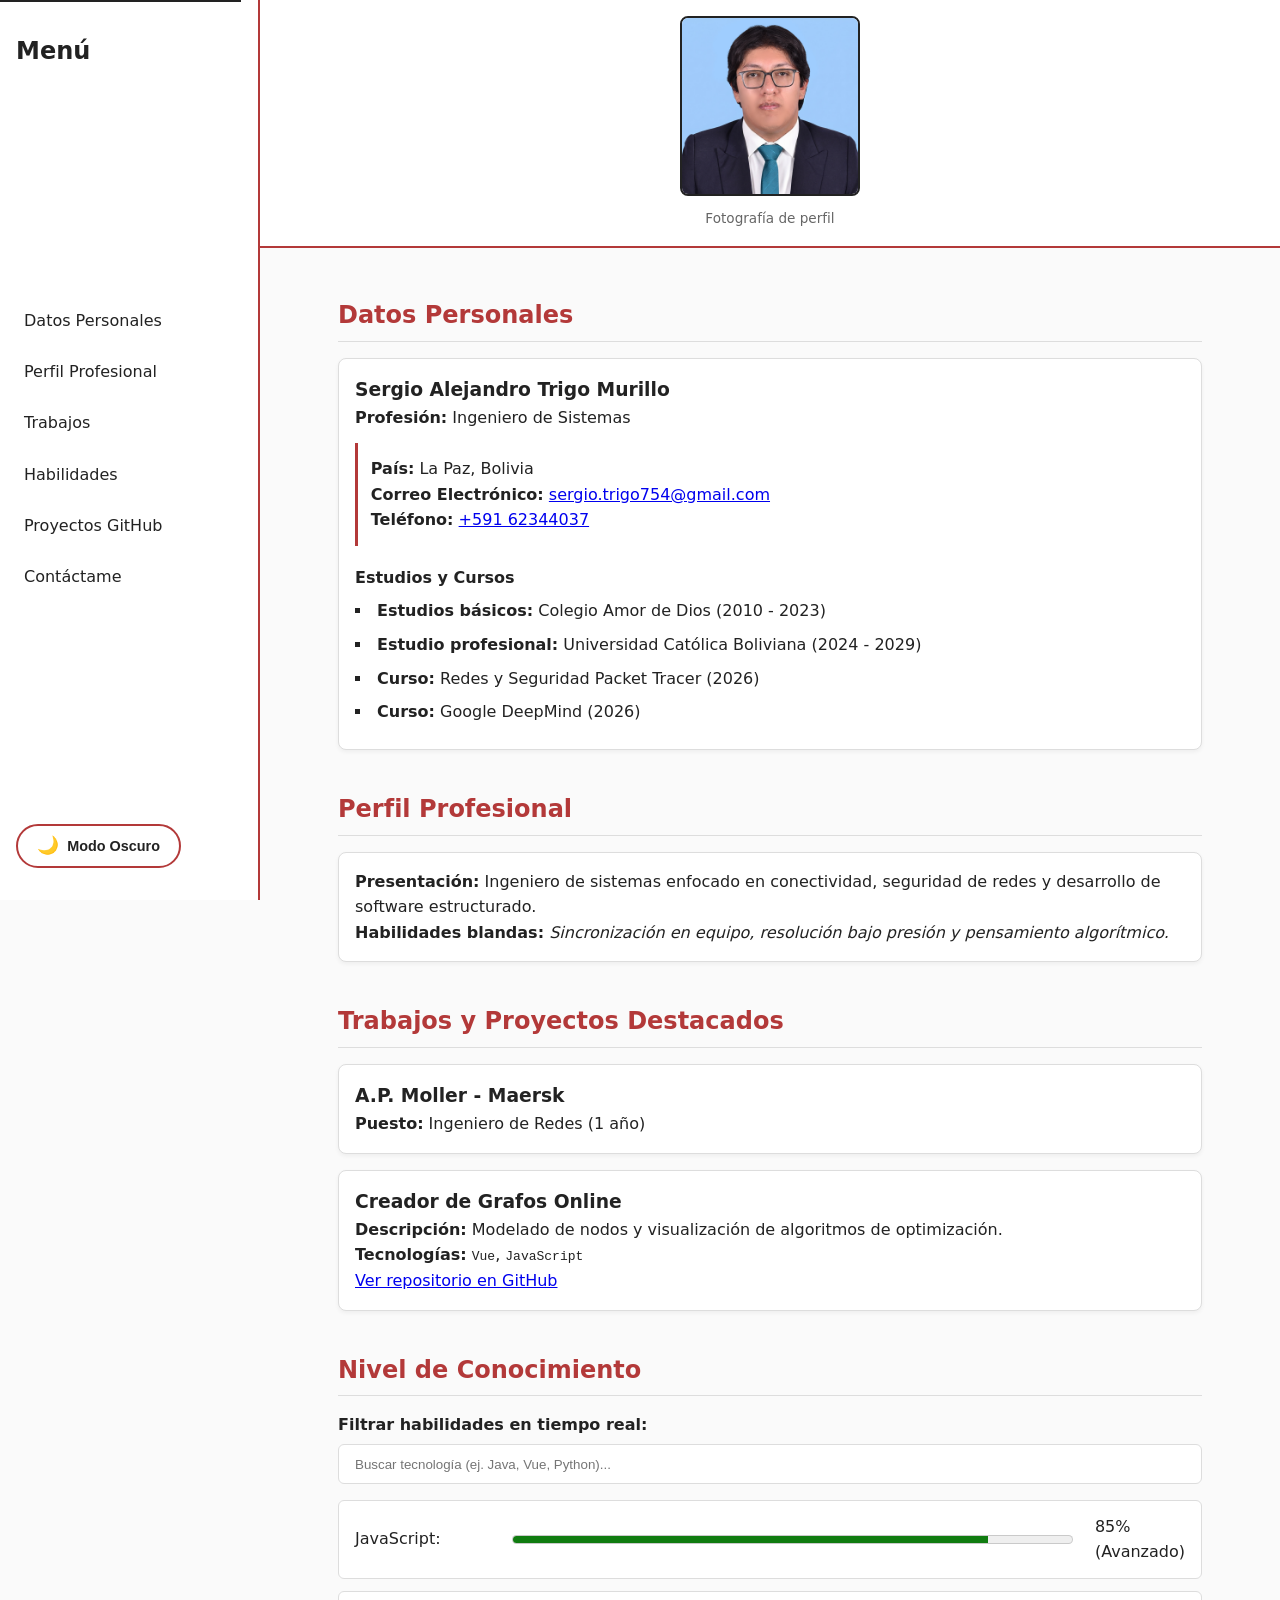
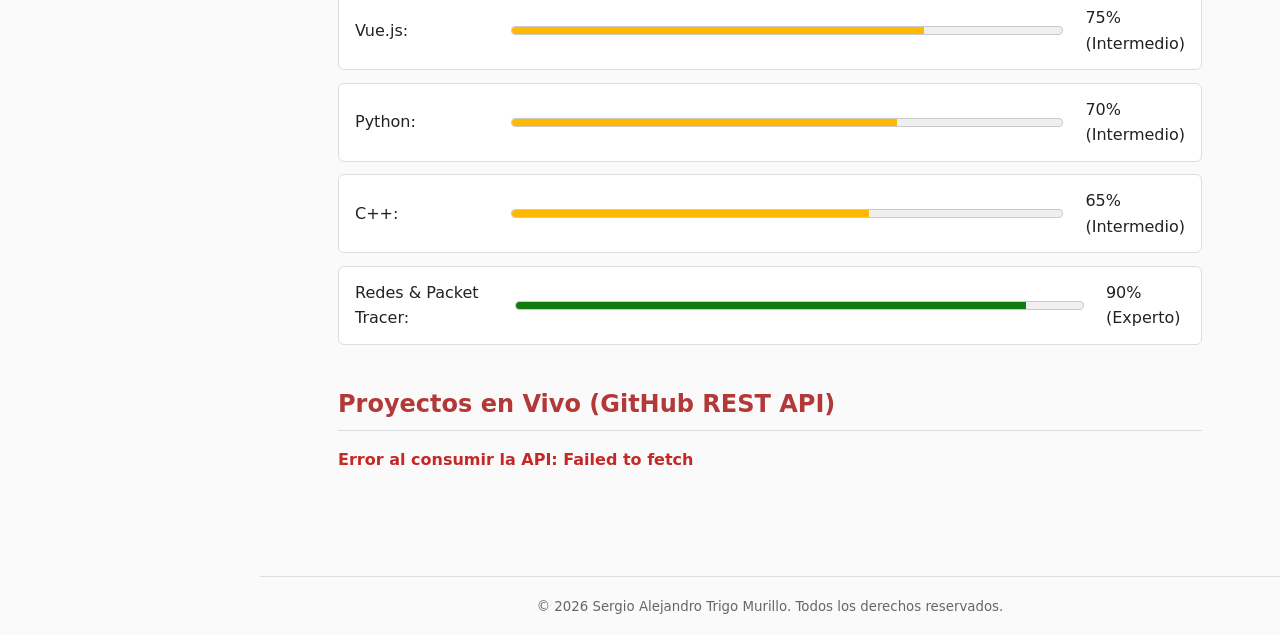
==== commit a163da11: "error en foto" ====
--- a/index.html
+++ b/index.html
@@ -42,7 +42,7 @@
         <div class="content_area">
             <header role="banner" class="main_header">
                 <figure class="profile_figure">
-                    <img src="image/Foto.jpeg" alt="Fotografía profesional de Sergio Alejandro Trigo Murillo" width="180" height="180" loading="eager">
+                    <img src="assets/image/Foto.jpeg" alt="Fotografía profesional de Sergio Alejandro Trigo Murillo" width="180" height="180" loading="eager">
                     <figcaption>Fotografía de perfil</figcaption>
                 </figure>
             </header>
@@ -152,4 +152,4 @@
     <script src="js/github_api.js"></script>
 </body>
 
-</html>+</html>
--- a/css/styles.css
+++ b/css/styles.css
@@ -1,61 +1,88 @@
 :root {
-    --color-primario: #b33939;        
-    --color-primario-hover: #8e2b2b;  
-    --color-fondo-pagina: #fafafa;    
-    --color-fondo-tarjeta: #ffffff;   
-    --color-texto: #222222;           
-    --color-texto-secundario: #666666; 
-    --color-borde: #dddddd;           
-    --color-borde-oscuro: #888888;    
-    --color-hover: #eeeeee;           
-    --color-sombra: rgba(0, 0, 0, 0.05);
-    --color-sombra-fuerte: rgba(0, 0, 0, 0.15);
-    --color-sombra-hover: rgba(0, 0, 0, 0.2);  
-    --color-focus-outline: rgba(179, 57, 57, 0.15);
-    --color-sombra-submit: rgba(179, 57, 57, 0.25);
-}
-
-body.dark-theme {
-    --color-primario: #e55050;        
-    --color-primario-hover: #ff6b6b;  
-    --color-fondo-pagina: #121212;    
-    --color-fondo-tarjeta: #1e1e1e;   
-    --color-texto: #f1f1f1;           
-    --color-texto-secundario: #a0a0a0; 
-    --color-borde: #2e2e2e;           
-    --color-borde-oscuro: #555555;    
-    --color-hover: #292929;           
-    --color-sombra: rgba(0, 0, 0, 0.35);
-    --color-sombra-fuerte: rgba(0, 0, 0, 0.6);
-    --color-sombra-hover: rgba(0, 0, 0, 0.5);  
-    --color-focus-outline: rgba(229, 80, 80, 0.3);
-    --color-sombra-submit: rgba(229, 80, 80, 0.35);
-}
-
-* {
+    --primary_color: #b33939;        
+    --primary_color_hover: #8e2b2b;  
+    --secondary_color: #17a2b8;
+    --bg_color: #fafafa;    
+    --card_bg: #ffffff;   
+    --text_color: #222222;           
+    --text_secondary: #666666; 
+    --border_color: #dddddd;           
+    --border_dark: #888888;    
+    --hover_color: #eeeeee;           
+    --success_color: #2e7d32;
+    --error_color: #c62828;
+    
+    --font_family_base: system-ui, -apple-system, BlinkMacSystemFont, 'Segoe UI', Roboto, sans-serif;
+    --spacing_unit: 1rem;
+    
+    --shadow_light: rgba(0, 0, 0, 0.05);
+    --shadow_heavy: rgba(0, 0, 0, 0.15);
+    --focus_outline: rgba(179, 57, 57, 0.2);
+    --submit_shadow: rgba(179, 57, 57, 0.25);
+}
+
+body.dark_theme {
+    --primary_color: #e55050;        
+    --primary_color_hover: #ff6b6b;  
+    --secondary_color: #20c997;
+    --bg_color: #121212;    
+    --card_bg: #1e1e1e;   
+    --text_color: #f1f1f1;           
+    --text_secondary: #a0a0a0; 
+    --border_color: #2e2e2e;           
+    --border_dark: #555555;    
+    --hover_color: #292929;           
+    --success_color: #81c784;
+    --error_color: #ef5350;
+    --shadow_light: rgba(0, 0, 0, 0.4);
+    --shadow_heavy: rgba(0, 0, 0, 0.7);
+    --focus_outline: rgba(229, 80, 80, 0.3);
+    --submit_shadow: rgba(229, 80, 80, 0.35);
+}
+
+*,
+*::before,
+*::after {
     box-sizing: border-box;
     margin: 0;
     padding: 0;
 }
 
 body {
-    font-family: system-ui, -apple-system, BlinkMacSystemFont, 'Segoe UI', Roboto, sans-serif;
-    color: var(--color-texto);
-    background-color: var(--color-fondo-pagina);
+    font-family: var(--font_family_base);
+    color: var(--text_color);
+    background-color: var(--bg_color);
     line-height: 1.6;
     transition: background-color 0.3s ease, color 0.3s ease;
 }
 
-
-.theme-toggle-btn {
+hr {
+    display: none;
+}
+
+.skip_link {
+    position: absolute;
+    top: -40px;
+    left: 0;
+    background: var(--text_color);
+    color: var(--card_bg);
+    padding: 0.5rem;
+    z-index: 2000;
+}
+
+.skip_link:focus {
+    top: 0;
+}
+
+.theme_toggle_btn {
     display: inline-flex;
     align-items: center;
     justify-content: center;
     gap: 0.5rem;
     padding: 0.6rem 1.2rem;
-    background-color: var(--color-fondo-tarjeta);
-    border: 2px solid var(--color-primario);
-    color: var(--color-texto);
+    background-color: var(--card_bg);
+    border: 2px solid var(--primary_color);
+    color: var(--text_color);
     border-radius: 25px;
     font-size: 0.9rem;
     font-weight: 600;
@@ -68,317 +95,266 @@
                 box-shadow 0.2s ease;
 }
 
-.theme-toggle-btn:hover {
-    background-color: var(--color-hover);
+.theme_toggle_btn:hover {
+    background-color: var(--hover_color);
     transform: scale(1.04);
 }
 
-.theme-toggle-btn:active {
+.theme_toggle_btn:active {
     transform: scale(0.95);
 }
 
-
-body.dark-theme .theme-toggle-btn {
+body.dark_theme .theme_toggle_btn {
     border-color: #f1c40f; 
     box-shadow: 0 0 10px rgba(241, 196, 15, 0.25);
 }
 
-@keyframes rotarIcono {
+@keyframes rotar_icono {
     0% { transform: rotate(0deg) scale(0.7); }
     70% { transform: rotate(180deg) scale(1.15); }
     100% { transform: rotate(360deg) scale(1); }
 }
 
-.theme-toggle-btn .theme-icon {
+.theme_toggle_btn .theme_icon {
     display: inline-block;
     font-size: 1.1rem;
-    animation: rotarIcono 0.45s ease-out;
-}
-
-.skip-link {
-    position: absolute;
-    top: -40px;
-    left: 0;
-    background: var(--color-texto);
-    color: var(--color-fondo-tarjeta);
-    padding: 8px;
+    animation: rotar_icono 0.45s ease-out;
+}
+
+.layout_wrapper {
+    display: flex;
+    flex-direction: column;
+    min-height: 100vh;
+}
+
+.sidebar {
+    background-color: var(--card_bg);
+    border-bottom: 2px solid var(--primary_color);
+    padding: calc(var(--spacing_unit) * 0.8);
+    position: sticky;
+    top: 0;
     z-index: 1000;
 }
 
-.skip-link:focus {
-    top: 0;
-}
-
-@media (min-width: 769px) {
-    aside[aria-label="Menú"] {
-        position: fixed;
-        top: 0;
-        left: 0;
-        width: 240px;
-        height: 100vh;
-        border-right: 2px solid var(--color-primario);
-        padding: 2rem 1.5rem;
-        background-color: var(--color-fondo-tarjeta);
-        display: flex;
-        flex-direction: column;
-        justify-content: space-between;
-        z-index: 100;
-    }
-
-    #menu-toggle,
-    .menu-btn {
-        display: none;
-    }
-
-    .sidebar-content {
-        height: 100%;
-        display: flex;
-        flex-direction: column;
-        justify-content: space-between;
-    }
-
-    body:has(aside[aria-label="Menú"]) header[role="banner"] {
-        margin-left: 240px;
-        border-bottom: 2px solid var(--color-primario);
-        padding: 2.5rem 0;
-        background-color: var(--color-fondo-tarjeta);
-        text-align: center;
-    }
-
-    body:has(aside[aria-label="Menú"]) main {
-        margin-left: 240px;
-        padding: 3rem 4rem;
-        max-width: 900px;
-    }
-
-    body:has(aside[aria-label="Menú"]) footer {
-        margin-left: 240px;
-        padding: 2rem;
-        border-top: 1px solid var(--color-borde);
-        text-align: center;
-    }
-}
-
-aside[aria-label="Menú"] h2 {
-    font-size: 1.4rem;
-    margin-bottom: 1.5rem;
-    color: var(--color-texto);
-}
-
-aside[aria-label="Menú"] ul {
+.sidebar_header {
+    display: flex;
+    justify-content: space-between;
+    align-items: center;
+}
+
+.menu_toggle_btn {
+    background: none;
+    border: 2px solid var(--primary_color);
+    color: var(--primary_color);
+    font-size: 1.1rem;
+    padding: 0.4rem 0.8rem;
+    border-radius: 6px;
+    cursor: pointer;
+    font-weight: bold;
+}
+
+.nav_menu {
+    display: none;
+    margin-top: var(--spacing_unit);
+}
+
+.nav_menu.is_active {
+    display: block;
+}
+
+.nav_list {
     list-style: none;
-}
-
-aside[aria-label="Menú"] ul li {
-    margin-bottom: 1rem;
-}
-
-aside[aria-label="Menú"] ul li a {
+    display: flex;
+    flex-direction: column;
+    gap: 0.6rem;
+}
+
+.nav_link {
     text-decoration: none;
-    color: var(--color-texto);
+    color: var(--text_color);
     font-weight: 500;
-    transition: color 0.2s ease;
-}
-
-aside[aria-label="Menú"] ul li a:hover,
-aside[aria-label="Menú"] ul li a:focus {
-    color: var(--color-primario);
-    text-decoration: underline;
-}
-
-#btn-modo-oscuro {
-    width: 100%;
-    padding: 0.6rem 1rem;
-    background-color: var(--color-fondo-tarjeta);
-    border: 1px solid var(--color-borde-oscuro);
+    display: block;
+    padding: 0.5rem;
     border-radius: 4px;
-    cursor: pointer;
-    font-size: 0.9rem;
-    font-weight: 600;
-    color: var(--color-texto);
-}
-
-#btn-modo-oscuro:hover {
-    background-color: var(--color-hover);
-}
-
-body:has(aside[aria-label="Menú"]) header figure {
-    display: inline-block;
-}
-
-body:has(aside[aria-label="Menú"]) header img {
+}
+
+.nav_link:hover {
+    background-color: var(--hover_color);
+    color: var(--primary_color);
+}
+
+.theme_wrapper {
+    margin-top: calc(var(--spacing_unit) * 0.8);
+}
+
+.main_header {
+    text-align: center;
+    padding: var(--spacing_unit) 0;
+    border-bottom: 2px solid var(--primary_color);
+    background-color: var(--card_bg);
+}
+
+.profile_figure img {
     border-radius: 8px;
-    border: 2px solid var(--color-texto);
+    border: 2px solid var(--text_color);
     object-fit: cover;
 }
 
-body:has(aside[aria-label="Menú"]) header figcaption {
+.profile_figure figcaption {
     font-size: 0.85rem;
-    color: var(--color-texto-secundario);
-    margin-top: 0.4rem;
-}
-
-section {
-    margin-bottom: 3rem;
-}
-
-section h2 {
-    font-size: 1.6rem;
-    color: var(--color-primario);
-    border-bottom: 1px solid var(--color-borde);
-    padding-bottom: 0.5rem;
-    margin-bottom: 1.2rem;
-}
-
-article {
-    margin-bottom: 1.5rem;
-}
-
-article h3 {
-    font-size: 1.2rem;
-    margin-bottom: 0.4rem;
-    color: var(--color-texto);
+    color: var(--text_secondary);
+    margin-top: 0.3rem;
+}
+
+#contenido_principal {
+    padding: var(--spacing_unit);
+}
+
+.section_block {
+    margin-bottom: calc(var(--spacing_unit) * 2.5);
+}
+
+.section_block h2 {
+    color: var(--primary_color);
+    border-bottom: 1px solid var(--border_color);
+    padding-bottom: 0.4rem;
+    margin-bottom: var(--spacing_unit);
+}
+
+.card_item {
+    background-color: var(--card_bg);
+    border: 1px solid var(--border_color);
+    padding: var(--spacing_unit);
+    border-radius: 8px;
+    margin-bottom: var(--spacing_unit);
+    box-shadow: 0 2px 4px var(--shadow_light);
 }
 
 address {
     font-style: normal;
-    background-color: var(--color-fondo-tarjeta);
-    padding: 1rem;
-    border-left: 3px solid var(--color-primario);
-    margin-top: 0.8rem;
-    box-shadow: 0 1px 3px var(--color-sombra);
-}
-
-#habilidades ul {
+    background-color: var(--card_bg);
+    padding: 0.8rem;
+    border-left: 3px solid var(--primary_color);
+    margin: 0.8rem 0;
+}
+
+#info_estudios {
+    margin-top: 1.2rem;
+}
+
+.studies_list {
+    list-style: square inside;
+    margin-top: 0.5rem;
+}
+
+.studies_list li {
+    margin-bottom: 0.5rem;
+}
+
+.search_wrapper {
+    margin-bottom: var(--spacing_unit);
+}
+
+.search_wrapper label {
+    display: block;
+    font-weight: 600;
+    margin-bottom: 0.4rem;
+}
+
+.search_wrapper input {
+    width: 100%;
+    padding: 0.7rem var(--spacing_unit);
+    border: 1px solid var(--border_color);
+    border-radius: 6px;
+    background-color: var(--card_bg);
+    color: var(--text_color);
+}
+
+.skills_list {
     list-style: none;
-}
-
-#habilidades li {
-    background-color: var(--color-fondo-tarjeta);
-    padding: 0.8rem 1rem;
+    display: flex;
+    flex-direction: column;
+    gap: 0.8rem;
+}
+
+.skills_list li {
+    background-color: var(--card_bg);
+    border: 1px solid var(--border_color);
+    padding: 0.8rem var(--spacing_unit);
     border-radius: 6px;
-    margin-bottom: 0.8rem;
-    display: flex;
-    align-items: center;
-    gap: 1rem;
-    box-shadow: 0 1px 2px var(--color-sombra);
-}
-
-#habilidades label {
-    width: 180px;
-    font-weight: 600;
-}
-
-meter {
-    flex-grow: 1;
+    display: flex;
+    flex-direction: column;
+    gap: 0.4rem;
+}
+
+.skills_list meter {
+    width: 100%;
     height: 18px;
 }
 
-@media (max-width: 768px) {
-    .menu-btn {
-        display: block;
-        position: fixed;
-        top: 1rem;
-        left: 1rem;
-        background-color: var(--color-primario);
-        color: var(--color-fondo-tarjeta);
-        padding: 0.5rem 0.9rem;
-        border-radius: 4px;
-        cursor: pointer;
-        font-weight: bold;
-        z-index: 1001;
-        box-shadow: 0 2px 5px var(--color-sombra-hover);
-    }
-
-    #menu-toggle {
-        display: none;
-    }
-
-    aside[aria-label="Menú"] {
-        position: fixed;
-        top: 0;
-        left: -260px;
-        width: 250px;
-        height: 100vh;
-        background-color: var(--color-fondo-tarjeta);
-        border-right: 2px solid var(--color-primario);
-        padding: 4.5rem 1.5rem 2rem 1.5rem;
-        transition: left 0.3s ease;
-        z-index: 1000;
-        box-shadow: 2px 0 10px var(--color-sombra-fuerte);
-    }
-
-    #menu-toggle:checked ~ .sidebar-content,
-    #menu-toggle:checked + .menu-btn + .sidebar-content {
-        display: flex;
-        flex-direction: column;
-        justify-content: space-between;
-        height: 100%;
-    }
-
-    #menu-toggle:checked ~ aside,
-    aside:has(#menu-toggle:checked) {
-        left: 0;
-    }
-
-    body:has(aside[aria-label="Menú"]) header[role="banner"] {
-        padding-top: 4.5rem;
-        text-align: center;
-        border-bottom: 2px solid var(--color-primario);
-        padding-bottom: 1.5rem;
-    }
-
-    body:has(aside[aria-label="Menú"]) main {
-        padding: 2rem 1.2rem;
-    }
-
-    #habilidades li {
-        flex-direction: column;
-        align-items: flex-start;
-        gap: 0.4rem;
-    }
-
-    #habilidades label {
-        width: 100%;
-    }
-
-    meter {
-        width: 100%;
-    }
-}
-
-
-.top-nav-container {
-    background-color: var(--color-fondo-tarjeta);
-    padding: 1.2rem 2rem;
-    display: flex;
-    justify-content: center;
-    align-items: center;
+.github_grid {
+    display: grid;
+    grid-template-columns: 1fr;
+    gap: var(--spacing_unit);
+    margin-top: var(--spacing_unit);
+}
+
+.repo_card {
+    background-color: var(--card_bg);
+    border: 1px solid var(--border_color);
+    padding: var(--spacing_unit);
+    border-radius: 8px;
+    border-left: 4px solid var(--primary_color);
+}
+
+.api_status.loading { color: var(--secondary_color); font-weight: bold; }
+.api_status.error { color: var(--error_color); font-weight: bold; }
+
+.main_footer {
+    text-align: center;
+    padding: var(--spacing_unit);
+    border-top: 1px solid var(--border_color);
+    color: var(--text_secondary);
+}
+
+.top_nav_container {
+    background-color: var(--card_bg);
+    padding: calc(var(--spacing_unit) * 0.8) var(--spacing_unit);
     position: sticky;
     top: 0;
-    z-index: 100;
-    border: none;
-}
-
-.nav-toggle,
-.nav-toggle-btn {
+    z-index: 1000;
+}
+
+.top_nav_header {
+    display: flex;
+    justify-content: flex-end;
+}
+
+#nav_links_contacto.nav_menu {
     display: none;
-}
-
-.nav-links {
+    margin-top: var(--spacing_unit);
+}
+
+#nav_links_contacto.nav_menu.is_active {
+    display: block;
+}
+
+#nav_links_contacto .nav_links {
     list-style: none;
     display: flex;
-    flex-wrap: wrap;
-    justify-content: center;
-    gap: 1.2rem;
-}
-
-.btn-nav {
-    display: inline-block;
+    flex-direction: column;
+    gap: 0.8rem;
+    align-items: stretch;
+}
+
+.btn_nav {
+    display: block;
+    text-align: center;
+    width: 100%;
     padding: 0.6rem 1.3rem;
-    color: var(--color-texto);
-    background-color: var(--color-fondo-tarjeta);
-    border: 1px solid var(--color-borde);
+    color: var(--text_color);
+    background-color: var(--card_bg);
+    border: 1px solid var(--border_color);
     border-radius: 25px;
     text-decoration: none;
     font-weight: 500;
@@ -387,115 +363,137 @@
     transition: all 0.25s ease-in-out;
 }
 
-.btn-nav:hover,
-.btn-nav:focus {
-    color: var(--color-fondo-tarjeta);
-    background-color: var(--color-primario);
-    border-color: var(--color-primario);
-    transform: translateY(-2px);
-    box-shadow: 0 4px 8px var(--color-sombra);
-}
-
-.separator-line {
+.btn_nav:hover,
+.btn_nav:focus {
+    color: var(--card_bg);
+    background-color: var(--primary_color);
+    border-color: var(--primary_color);
+}
+
+.separator_line {
     display: block; 
     border: none;
     height: 2px;
-    background-color: var(--color-primario);
+    background-color: var(--primary_color);
     margin: 0;
 }
 
-.main-contacto {
+.main_contacto {
     max-width: 750px;
-    margin: 3rem auto;
-    padding: 0 1.5rem;
+    margin: 2rem auto;
+    padding: 0 var(--spacing_unit);
     box-sizing: border-box;
 }
 
-.title-contacto {
-    font-size: 2.2rem;
-    color: var(--color-primario);
+.title_contacto {
+    font-size: 2rem;
+    color: var(--primary_color);
     text-align: center;
-    margin-bottom: 2rem;
+    margin-bottom: 1.5rem;
     font-weight: 700;
 }
 
-.contact-form fieldset {
-    border: 1px solid var(--color-borde);
+.form_feedback {
+    display: none;
+    padding: 1rem 1.2rem;
+    border-radius: 8px;
+    margin-bottom: 1.5rem;
+    font-weight: 500;
+    line-height: 1.5;
+}
+
+.form_feedback.error {
+    display: block;
+    background-color: rgba(198, 40, 40, 0.1);
+    color: var(--error_color);
+    border: 1px solid var(--error_color);
+}
+
+.form_feedback.success {
+    display: block;
+    background-color: rgba(46, 125, 50, 0.1);
+    color: var(--success_color);
+    border: 1px solid var(--success_color);
+}
+
+.contact_form fieldset {
+    border: 1px solid var(--border_color);
     border-radius: 12px;
-    padding: 2rem;
-    background-color: var(--color-fondo-tarjeta);
-    box-shadow: 0 4px 16px var(--color-sombra);
+    padding: 1.2rem;
+    background-color: var(--card_bg);
+    box-shadow: 0 4px 16px var(--shadow_heavy);
     box-sizing: border-box;
 }
 
-.contact-form legend {
+.contact_form legend {
     padding: 0 0.8rem;
     font-size: 1.1rem;
-    color: var(--color-texto);
-}
-
-.form-group {
-    margin-bottom: 1.4rem;
-}
-
-.form-group label {
+    color: var(--text_color);
+}
+
+.form_group {
+    margin-bottom: 1.2rem;
+}
+
+.form_group label {
     display: block;
     font-weight: 600;
     margin-bottom: 0.4rem;
 }
 
-.form-group input,
-.form-group select,
-.form-group textarea {
+.form_group input,
+.form_group select,
+.form_group textarea {
     width: 100%;
     padding: 0.75rem 1rem;
-    border: 1px solid var(--color-borde);
+    border: 1px solid var(--border_color);
     border-radius: 8px;
     font-family: inherit;
     font-size: 0.95rem;
     box-sizing: border-box;
-    background-color: var(--color-fondo-tarjeta);
-    color: var(--color-texto);
+    background-color: var(--card_bg);
+    color: var(--text_color);
     transition: border-color 0.2s ease, box-shadow 0.2s ease;
 }
 
-.form-group input:focus,
-.form-group select:focus,
-.form-group textarea:focus {
+.form_group input:focus,
+.form_group select:focus,
+.form_group textarea:focus {
     outline: none;
-    border-color: var(--color-primario);
-    box-shadow: 0 0 0 3px var(--color-focus-outline);
-}
-
-.form-group small {
-    display: block;
-    color: var(--color-texto-secundario);
+    border-color: var(--primary_color);
+    box-shadow: 0 0 0 3px var(--focus_outline);
+}
+
+.form_group small {
+    display: block;
+    color: var(--text_secondary);
     font-size: 0.82rem;
     margin-top: 0.35rem;
 }
 
-.form-group-checkbox {
+.form_group_checkbox {
     margin-top: 1rem;
     display: flex;
     align-items: center;
     gap: 0.6rem;
 }
 
-.form-group-checkbox input[type="checkbox"] {
+.form_group_checkbox input[type="checkbox"] {
     width: 18px;
     height: 18px;
-    accent-color: var(--color-primario);
+    accent-color: var(--primary_color);
     cursor: pointer;
 }
 
-.buttons-container {
-    margin-top: 1.8rem;
-    display: flex;
-    gap: 1rem;
-    justify-content: flex-end;
-}
-
-.btn-action {
+.buttons_container {
+    margin-top: 1.5rem;
+    display: flex;
+    flex-direction: column;
+    gap: 0.8rem;
+}
+
+.btn_action {
+    width: 100%;
     padding: 0.8rem 1.8rem;
     font-size: 0.95rem;
     border-radius: 25px;
@@ -504,86 +502,148 @@
     transition: all 0.2s ease-in-out;
 }
 
-.btn-submit {
-    background-color: var(--color-primario);
-    color: var(--color-fondo-tarjeta);
-    border: 1px solid var(--color-primario);
-}
-
-.btn-submit:hover {
-    background-color: var(--color-primario-hover);
-    border-color: var(--color-primario-hover);
-    transform: translateY(-1px);
-    box-shadow: 0 4px 10px var(--color-sombra-submit);
-}
-
-.btn-reset {
+.btn_submit {
+    background-color: var(--primary_color);
+    color: var(--card_bg);
+    border: 1px solid var(--primary_color);
+}
+
+.btn_submit:hover {
+    background-color: var(--primary_color_hover);
+    border-color: var(--primary_color_hover);
+}
+
+.btn_reset {
     background-color: transparent;
-    color: var(--color-texto-secundario);
-    border: 1px solid var(--color-borde);
-}
-
-.btn-reset:hover {
-    background-color: var(--color-hover);
-    color: var(--color-texto);
-}
-
-footer {
-    text-align: center;
-    padding: 2rem 1rem;
-    color: var(--color-texto-secundario);
-    border-top: 1px solid var(--color-borde);
-    margin-top: 3rem;
-}
-
-@media (max-width: 768px) {
-    .top-nav-container {
+    color: var(--text_secondary);
+    border: 1px solid var(--border_color);
+}
+
+.btn_reset:hover {
+    background-color: var(--hover_color);
+    color: var(--text_color);
+}
+
+@media (min-width: 768px) and (max-width: 1024px) {
+    #contenido_principal {
+        padding: calc(var(--spacing_unit) * 2);
+    }
+
+    .github_grid {
+        grid-template-columns: repeat(2, 1fr);
+    }
+
+    .skills_list li {
+        flex-direction: row;
+        align-items: center;
+        justify-content: space-between;
+    }
+
+    .skills_list meter {
+        width: 50%;
+    }
+
+    .contact_form fieldset {
+        padding: 2rem;
+    }
+
+    .buttons_container {
+        flex-direction: row;
+        justify-content: flex-end;
+    }
+
+    .btn_action {
+        width: auto;
+    }
+}
+
+@media (min-width: 1025px) {
+    .menu_toggle_btn {
+        display: none;
+    }
+
+    .nav_menu {
+        display: block !important;
+    }
+
+    .layout_wrapper {
+        display: grid;
+        grid-template-columns: 260px 1fr;
+        min-height: 100vh;
+    }
+
+    .sidebar {
+        border-bottom: none;
+        border-right: 2px solid var(--primary_color);
+        height: 100vh;
+        position: sticky;
+        top: 0;
+        display: flex;
         flex-direction: column;
-        align-items: stretch;
-        padding: 0.8rem 1.2rem;
-    }
-
-    .nav-toggle-btn {
-        display: block;
-        background-color: var(--color-primario);
-        color: var(--color-fondo-tarjeta);
-        padding: 0.6rem 1.2rem;
-        border-radius: 25px;
-        text-align: center;
-        font-weight: 600;
-        cursor: pointer;
-        user-select: none;
-        box-sizing: border-box;
-    }
-
-    .nav-links {
+        justify-content: space-between;
+        padding: calc(var(--spacing_unit) * 2) var(--spacing_unit);
+    }
+
+    .content_area {
+        overflow-y: auto;
+    }
+
+    #contenido_principal {
+        max-width: 960px;
+        margin: 0 auto;
+        padding: calc(var(--spacing_unit) * 3);
+    }
+
+    .github_grid {
+        grid-template-columns: repeat(2, 1fr);
+    }
+
+    .skills_list li {
+        flex-direction: row;
+        align-items: center;
+        justify-content: space-between;
+    }
+
+    .skills_list label {
+        width: 200px;
+    }
+
+    .skills_list meter {
+        flex-grow: 1;
+        margin: 0 var(--spacing_unit);
+    }
+
+    .top_nav_header {
         display: none;
-        flex-direction: column;
-        width: 100%;
-        margin-top: 1rem;
-        gap: 0.6rem;
-    }
-
-    .nav-toggle:checked ~ nav .nav-links {
-        display: flex;
-    }
-
-    .btn-nav {
-        display: block;
-        text-align: center;
-        width: 100%;
-    }
-
-    .contact-form fieldset {
-        padding: 1.2rem;
-    }
-
-    .buttons-container {
-        flex-direction: column;
-    }
-
-    .btn-action {
-        width: 100%;
-        text-align: center;
+    }
+
+    #nav_links_contacto.nav_menu {
+        display: block !important;
+        margin-top: 0;
+    }
+
+    #nav_links_contacto .nav_links {
+        flex-direction: row;
+        justify-content: center;
+        align-items: center;
+        flex-wrap: wrap;
+        gap: 1.2rem;
+    }
+
+    #nav_links_contacto .btn_nav {
+        width: auto;
+    }
+
+    .contact_form fieldset {
+        padding: 2rem;
+    }
+
+    .buttons_container {
+        flex-direction: row;
+        justify-content: flex-end;
+    }
+
+    .btn_action {
+        width: auto;
     }
 }
